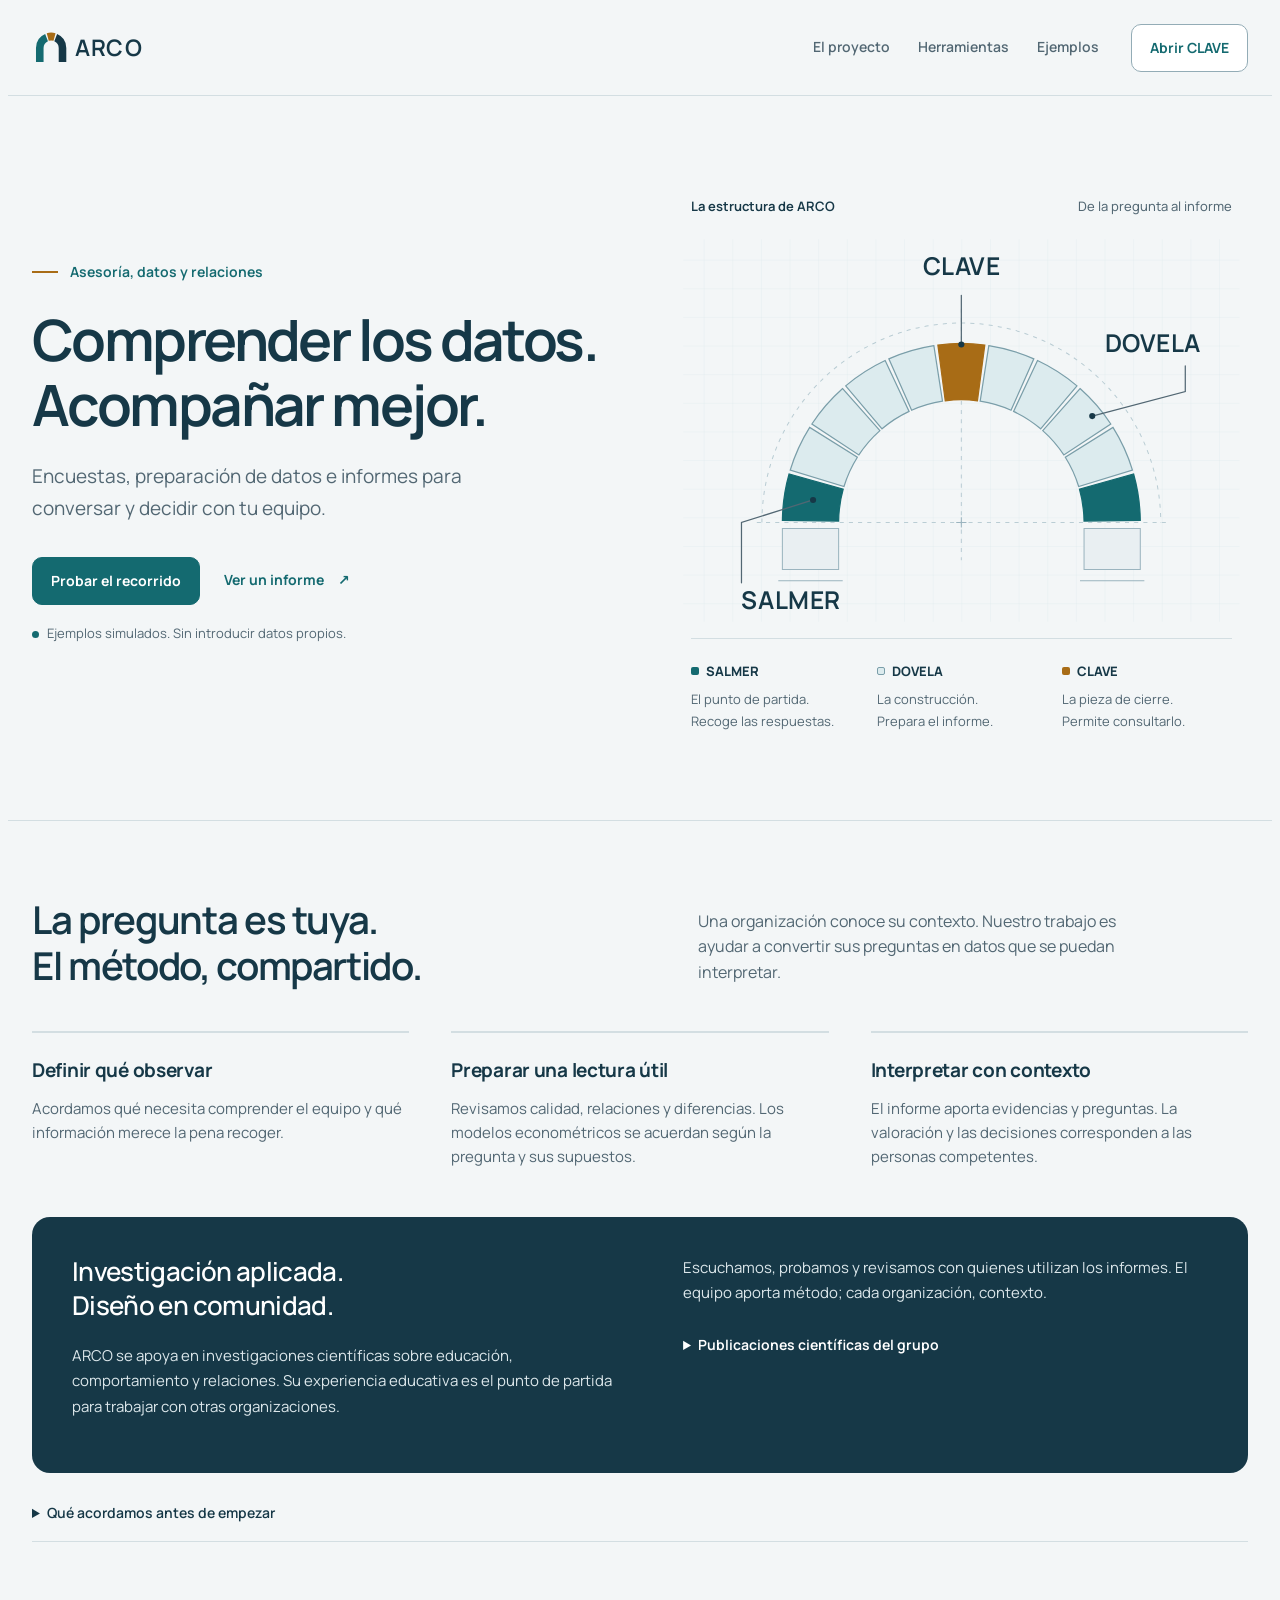
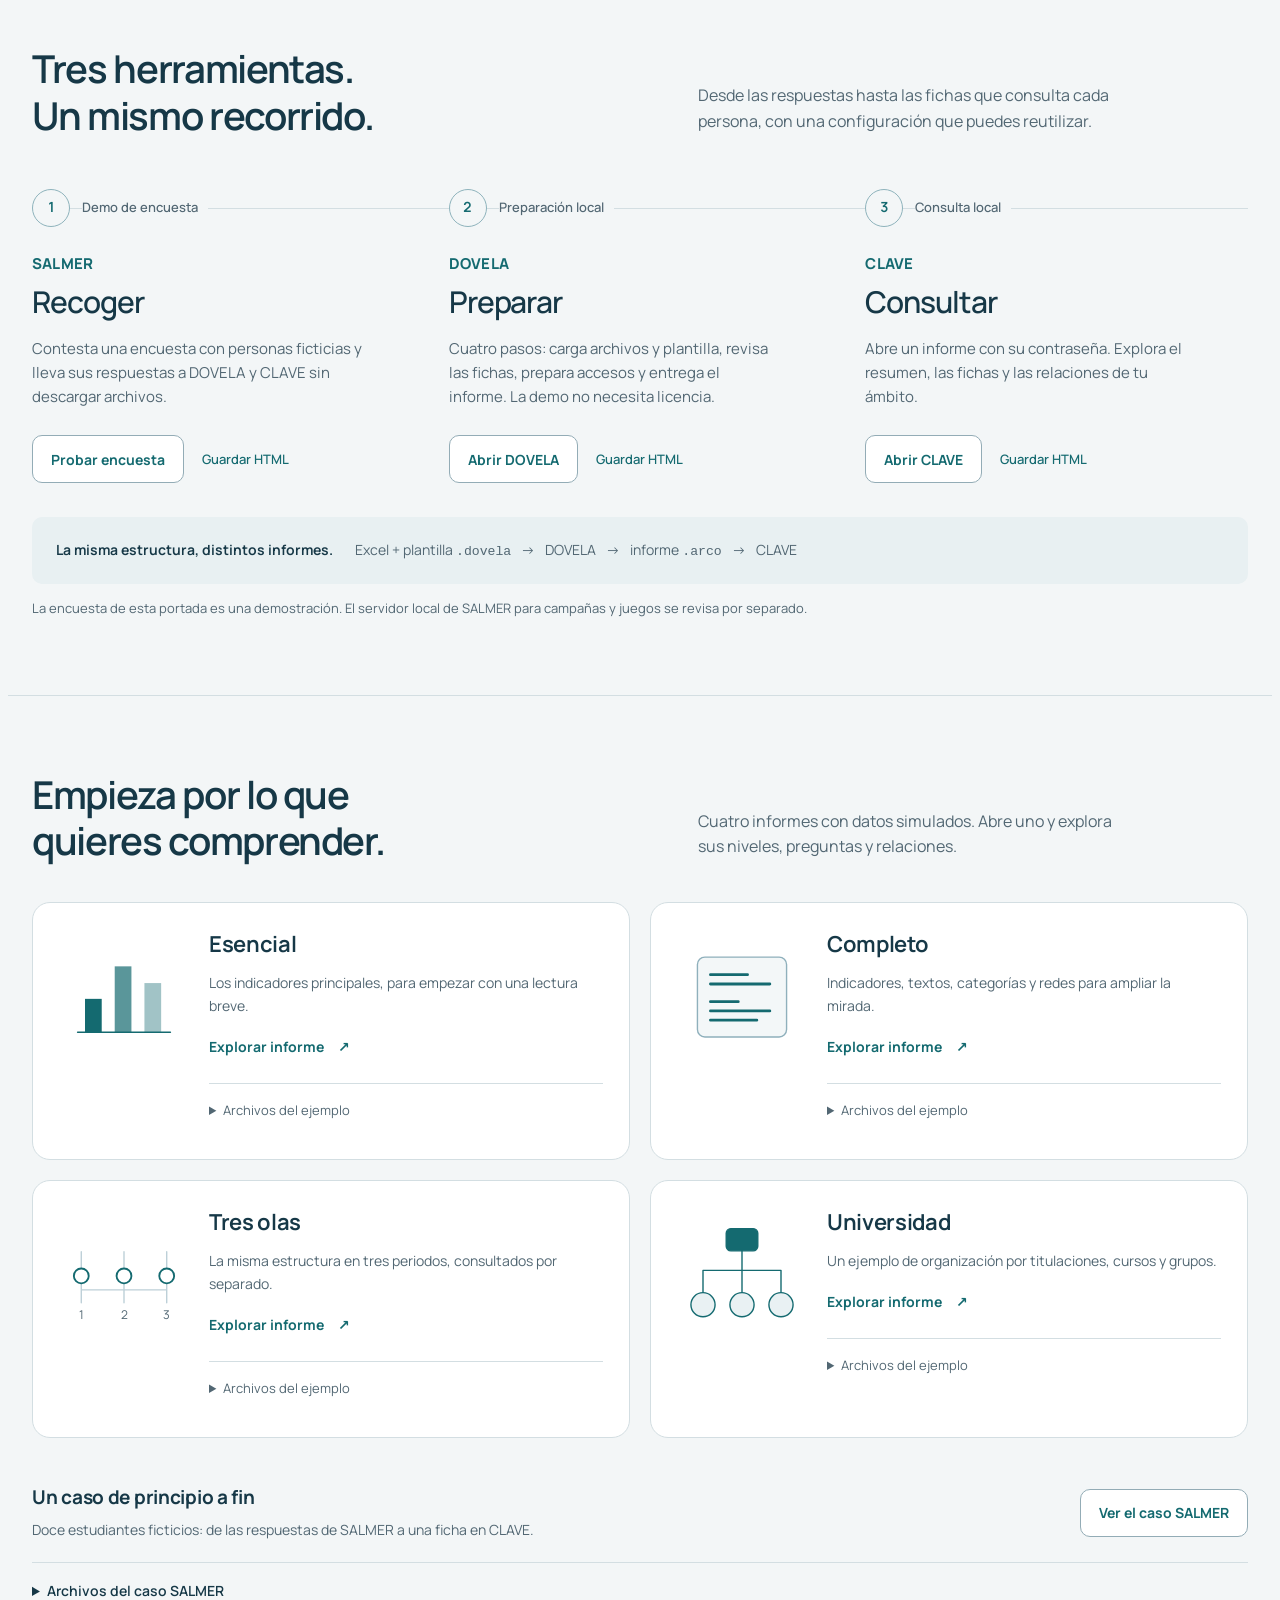
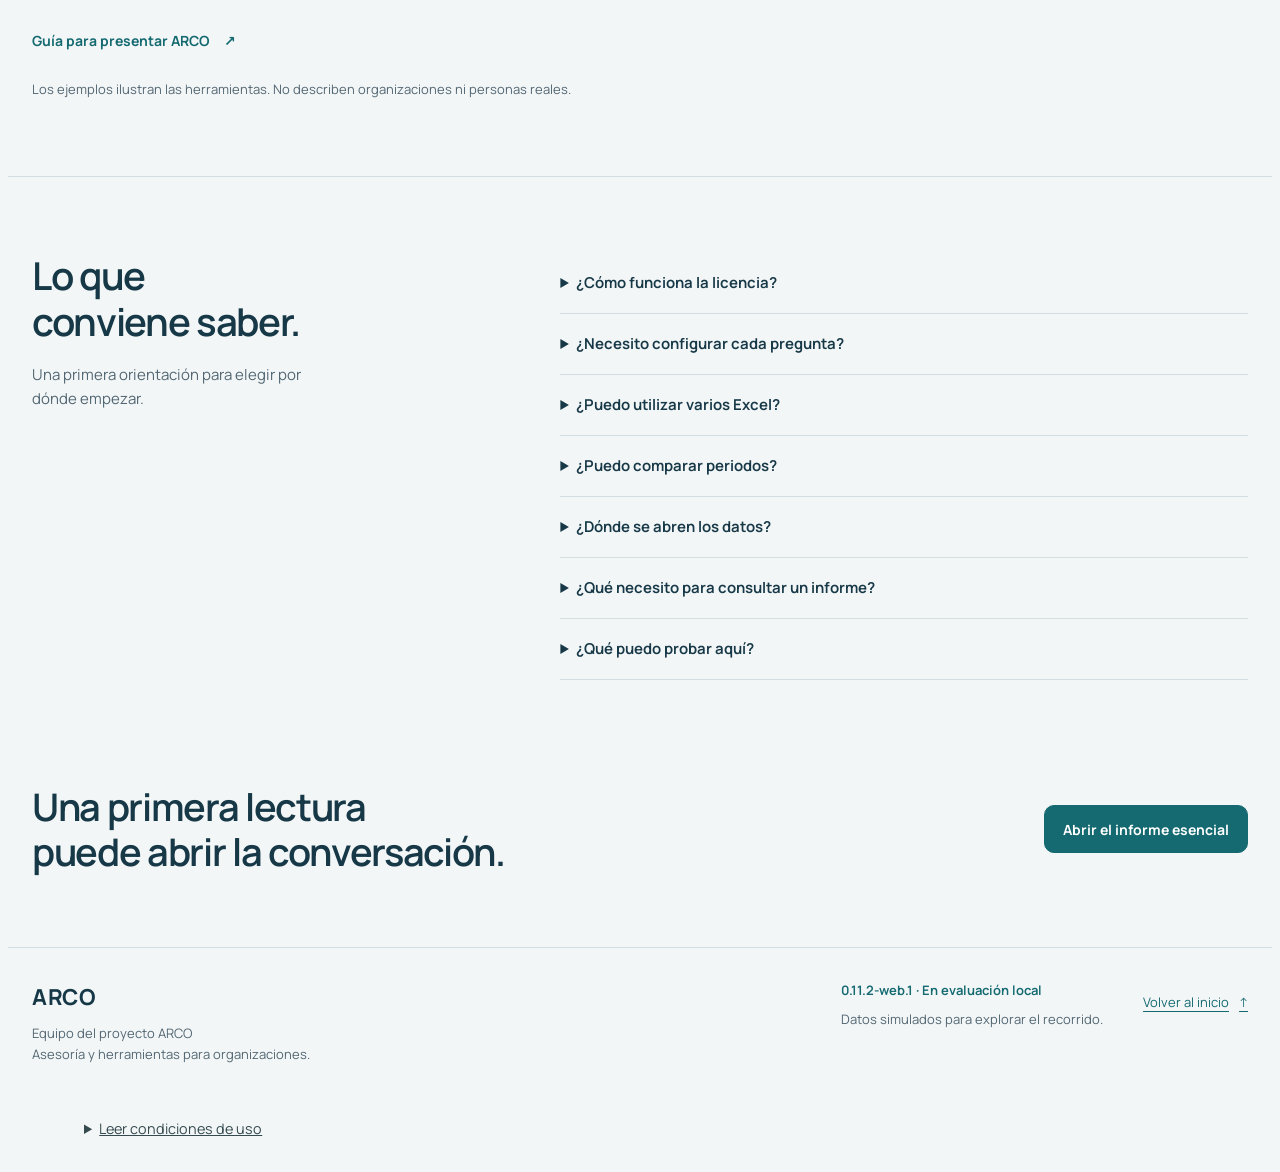
==== downloads/index.html @ 200a09da "Optimize ARCO web loading and refresh offline downloads" ====
<!doctype html>
<html lang="es">
<head><meta http-equiv="Content-Security-Policy" content="default-src 'none'; style-src 'unsafe-inline'; font-src data:; img-src data:; base-uri 'none'; form-action 'none'">
  <meta charset="utf-8">
  <meta name="viewport" content="width=device-width,initial-scale=1">
  <meta name="color-scheme" content="light">
  <meta name="theme-color" content="#F3F6F7">
  <meta name="referrer" content="no-referrer">
  <meta name="description" content="ARCO conecta encuestas, preparación de datos e informes para comprender una organización. Explora SALMER, DOVELA y CLAVE con ejemplos simulados.">
  <title>ARCO · Comprender los datos. Acompañar mejor.</title>
  <style>/* Manrope — bundled under SIL Open Font License 1.1.
Copyright 2018 The Manrope Project Authors (https://github.com/googlefonts/manrope)

This Font Software is licensed under the SIL Open Font License, Version 1.1.
This license is copied below, and is also available with a FAQ at:
http://scripts.sil.org/OFL


-----------------------------------------------------------
SIL OPEN FONT LICENSE Version 1.1 - 26 February 2007
-----------------------------------------------------------

PREAMBLE
The goals of the Open Font License (OFL) are to stimulate worldwide
development of collaborative font projects, to support the font creation
efforts of academic and linguistic communities, and to provide a free and
open framework in which fonts may be shared and improved in partnership
with others.

The OFL allows the licensed fonts to be used, studied, modified and
redistributed freely as long as they are not sold by themselves. The
fonts, including any derivative works, can be bundled, embedded, 
redistributed and/or sold with any software provided that any reserved
names are not used by derivative works. The fonts and derivatives,
however, cannot be released under any other type of license. The
requirement for fonts to remain under this license does not apply
to any document created using the fonts or their derivatives.

DEFINITIONS
"Font Software" refers to the set of files released by the Copyright
Holder(s) under this license and clearly marked as such. This may
include source files, build scripts and documentation.

"Reserved Font Name" refers to any names specified as such after the
copyright statement(s).

"Original Version" refers to the collection of Font Software components as
distributed by the Copyright Holder(s).

"Modified Version" refers to any derivative made by adding to, deleting,
or substituting -- in part or in whole -- any of the components of the
Original Version, by changing formats or by porting the Font Software to a
new environment.

"Author" refers to any designer, engineer, programmer, technical
writer or other person who contributed to the Font Software.

PERMISSION & CONDITIONS
Permission is hereby granted, free of charge, to any person obtaining
a copy of the Font Software, to use, study, copy, merge, embed, modify,
redistribute, and sell modified and unmodified copies of the Font
Software, subject to the following conditions:

1) Neither the Font Software nor any of its individual components,
in Original or Modified Versions, may be sold by itself.

2) Original or Modified Versions of the Font Software may be bundled,
redistributed and/or sold with any software, provided that each copy
contains the above copyright notice and this license. These can be
included either as stand-alone text files, human-readable headers or
in the appropriate machine-readable metadata fields within text or
binary files as long as those fields can be easily viewed by the user.

3) No Modified Version of the Font Software may use the Reserved Font
Name(s) unless explicit written permission is granted by the corresponding
Copyright Holder. This restriction only applies to the primary font name as
presented to the users.

4) The name(s) of the Copyright Holder(s) or the Author(s) of the Font
Software shall not be used to promote, endorse or advertise any
Modified Version, except to acknowledge the contribution(s) of the
Copyright Holder(s) and the Author(s) or with their explicit written
permission.

5) The Font Software, modified or unmodified, in part or in whole,
must be distributed entirely under this license, and must not be
distributed under any other license. The requirement for fonts to
remain under this license does not apply to any document created
using the Font Software.

TERMINATION
This license becomes null and void if any of the above conditions are
not met.

DISCLAIMER
THE FONT SOFTWARE IS PROVIDED "AS IS", WITHOUT WARRANTY OF ANY KIND,
EXPRESS OR IMPLIED, INCLUDING BUT NOT LIMITED TO ANY WARRANTIES OF
MERCHANTABILITY, FITNESS FOR A PARTICULAR PURPOSE AND NONINFRINGEMENT
OF COPYRIGHT, PATENT, TRADEMARK, OR OTHER RIGHT. IN NO EVENT SHALL THE
COPYRIGHT HOLDER BE LIABLE FOR ANY CLAIM, DAMAGES OR OTHER LIABILITY,
INCLUDING ANY GENERAL, SPECIAL, INDIRECT, INCIDENTAL, OR CONSEQUENTIAL
DAMAGES, WHETHER IN AN ACTION OF CONTRACT, TORT OR OTHERWISE, ARISING
FROM, OUT OF THE USE OR INABILITY TO USE THE FONT SOFTWARE OR FROM
OTHER DEALINGS IN THE FONT SOFTWARE.

*/
@font-face{font-family:Manrope;font-style:normal;font-weight:200 800;font-display:swap;src:url([data-uri]) format("woff2");}
/* ARCO · identidad estructural. Recursos locales, sin fuentes remotas. */
:root {
  --arco-ink: #163847;
  --arco-muted: #526773;
  --arco-primary: #146a70;
  --arco-primary-hover: #0d5259;
  --arco-soft: #e9f3f3;
  --arco-paper: #f3f6f7;
  --arco-white: #ffffff;
  --arco-line: #d3dee2;
  --arco-control-line: #758d98;
  --arco-coral: #a5363f;
  --arco-coral-soft: #fbefF0;
  --arco-gold: #a86c16;
  --arco-focus: #955e12;
  --arco-success: #23634e;
  --arco-success-soft: #eaf5ef;
  --arco-warning: #795409;
  --arco-warning-soft: #fff5df;
  --arco-radius-card: 18px;
  --arco-radius-control: 10px;
  --arco-radius-feature: 26px;
  --arco-shadow: 0 12px 36px rgb(22 56 71 / 7%);
  --arco-font: Manrope, "Segoe UI", system-ui, sans-serif;
  --arco-display: Manrope, "Segoe UI", system-ui, sans-serif;
  --arco-space-1: 4px;
  --arco-space-2: 8px;
  --arco-space-3: 12px;
  --arco-space-4: 16px;
  --arco-space-6: 24px;
  --arco-space-8: 32px;
  --arco-space-12: 48px;
  color-scheme: light;
}
html { -webkit-text-size-adjust: 100%; scroll-padding-block: 24px; }
body { font-family: var(--arco-font); font-synthesis: none; }
button,input,select,textarea { font-family: inherit; }
button,a,input,select,textarea,summary { -webkit-tap-highlight-color: rgb(20 106 112 / 12%); }
button,a,summary { touch-action: manipulation; }
:focus-visible { outline: 3px solid var(--arco-focus); outline-offset: 3px; }
button:disabled,input:disabled,select:disabled { cursor: not-allowed; }
button { transition: background-color .14s ease, border-color .14s ease, color .14s ease; }
input[type=checkbox],input[type=radio] { accent-color: var(--arco-primary); }
input[type=file]::file-selector-button { min-height: 36px; font: inherit; cursor: pointer; }
h1,h2,h3 { text-wrap: balance; }
table,.answer,.big { font-variant-numeric: tabular-nums; }
body .arco-terms summary { min-height: 44px; }
body .arco-terms :focus-visible { outline-color: var(--arco-focus); }
[hidden] { display: none !important; }
@media (prefers-reduced-motion: reduce) {
  *,*::before,*::after { animation: none !important; transition: none !important; scroll-behavior: auto !important; }
}
@media (forced-colors: active) {
  button,a,input,select,textarea,summary { forced-color-adjust: auto; }
  :focus-visible { outline: 3px solid Highlight; }
}

/* ARCO · portada. El sistema tipográfico y los tokens se incorporan al construir. */
:root {
  --ink: var(--arco-ink, #163847);
  --muted: var(--arco-muted, #526773);
  --teal: var(--arco-primary, #146A70);
  --paper: var(--arco-paper, #F3F6F7);
  --white: var(--arco-white, #FFFFFF);
  --line: var(--arco-line, #D3DEE2);
  --soft: var(--arco-soft, #E8F1F2);
  --gold: var(--arco-gold, #A86C16);
  font-family: var(--arco-font, Manrope, "Segoe UI", sans-serif);
  color: var(--ink);
  background: var(--paper);
  font-synthesis: none;
  line-height: 1.6;
  color-scheme: light;
}
* { box-sizing: border-box; }
body { margin: 0; }
html { scroll-behavior: smooth; }
a { color: var(--teal); text-underline-offset: 4px; }
a, summary { touch-action: manipulation; -webkit-tap-highlight-color: rgb(20 106 112 / 14%); }
:focus-visible { outline: 3px solid var(--arco-focus, #A86C16); outline-offset: 5px; }
svg { max-width: 100%; }
section[id], h2[id] { scroll-margin-top: 24px; }
h1, h2, h3, p { margin-top: 0; }
h1, h2, h3 { text-wrap: balance; }
p { max-width: 70ch; }
.wrap { max-width: 1264px; margin-inline: auto; padding-inline: 24px; }
.skip { position: absolute; top: -100px; left: 16px; background: white; padding: 12px 16px; z-index: 10; border-radius: 8px; }
.skip:focus { top: 12px; }
.sr-only { position: absolute; width: 1px; height: 1px; padding: 0; margin: -1px; overflow: hidden; clip: rect(0,0,0,0); white-space: nowrap; border: 0; }
.site-header { display: flex; align-items: center; gap: 32px; min-height: 96px; padding-block: 20px; border-bottom: 1px solid var(--line); }
.logo { display: inline-flex; align-items: center; min-height: 44px; flex: none; }
.logo svg { width: 126px; height: 40px; }
.site-header nav { display: flex; gap: 28px; margin-left: auto; flex-wrap: wrap; }
.site-header nav a { display: inline-flex; align-items: center; min-height: 44px; font-size: 14px; font-weight: 600; text-decoration: none; color: var(--muted); }
.site-header nav a:hover { color: var(--teal); text-decoration: underline; }
.button { display: inline-flex; align-items: center; justify-content: center; gap: 12px; min-height: 48px; border: 1px solid #93ACB6; border-radius: var(--arco-radius-control, 10px); padding: 11px 18px; background: var(--white); color: var(--teal); font-size: 14px; font-weight: 700; line-height: 1.5; text-decoration: none; transition: background-color 150ms, border-color 150ms; }
.button:hover { background: var(--soft); border-color: var(--teal); }
.button.primary { background: var(--teal); border-color: var(--teal); color: white; }
.button.primary:hover { background: var(--arco-primary-hover, #0D5259); border-color: var(--arco-primary-hover, #0D5259); }
.text-link { display: inline-flex; align-items: center; gap: 14px; min-height: 44px; font-size: 14px; font-weight: 700; text-decoration: none; }
.text-link:hover { text-decoration: underline; }
.button, .text-link { max-width: 100%; min-width: 0; overflow-wrap: anywhere; }
.hero { display: grid; grid-template-columns: 1.05fr 1fr; gap: 42px; align-items: center; padding-block: 76px 88px; }
.hero-copy, .hero-visual { min-width: 0; }
.hero-context { display: flex; gap: 12px; align-items: center; color: var(--teal); font-size: 14px; font-weight: 650; margin-bottom: 24px; }
.hero-context::before { content: ""; width: 26px; height: 2px; background: var(--gold); flex: none; }
h1 { font-size: clamp(42px, 4.45vw, 62px); line-height: 1.13; font-weight: 650; letter-spacing: -.045em; margin-bottom: 24px; }
.lead { color: var(--muted); font-size: clamp(17px, 1.5vw, 19px); line-height: 1.7; max-width: 460px; margin-bottom: 0; }
.actions { display: flex; gap: 24px; align-items: center; flex-wrap: wrap; margin-top: 32px; }
.micro { display: flex; align-items: baseline; gap: 8px; color: var(--muted); font-size: 13px; margin: 18px 0 0; }
.sample-dot { width: 7px; height: 7px; border-radius: 50%; background: var(--teal); flex: none; }
.architecture-visual { margin: 0; border-radius: 26px; padding: 24px 0 0; }
.visual-top { display: flex; align-items: baseline; justify-content: space-between; gap: 12px; padding: 0 16px 10px; font-size: 13px; font-weight: 650; }
.drawing-tag { font-size: 13px; color: var(--muted); font-weight: 450; }
.architecture-svg { display: block; width: 100%; height: auto; margin-top: 4px; overflow: visible; }
.architecture-legend { display: grid; grid-template-columns: repeat(3,minmax(0,1fr)); gap: 16px; margin: 8px 16px 0; padding-top: 22px; border-top: 1px solid var(--line); }
.architecture-legend>div { min-width: 0; }
.architecture-legend dt { display: flex; align-items: center; gap: 7px; font-size: 13px; font-weight: 750; margin-bottom: 8px; }
.architecture-legend dd { font-size: 13px; color: var(--muted); margin: 0; line-height: 1.65; }
.legend-dot { display: inline-block; width: 8px; height: 8px; border-radius: 2px; flex: none; }
.salmer-dot { background: var(--teal); }
.dovela-dot { background: #DCEBEE; border: 1px solid #7A9EA9; }
.clave-dot { background: var(--gold); }
.section { padding-block: 76px; }
.section-heading { display: grid; grid-template-columns: 1.1fr 1fr; gap: 60px; align-items: end; margin-bottom: 38px; }
h2 { font-size: clamp(29px, 3vw, 42px); line-height: 1.2; font-weight: 620; letter-spacing: -.035em; margin-bottom: 0; }
.section-heading>p { max-width: 440px; color: var(--muted); font-size: 16px; margin-bottom: 4px; }
h3 { font-size: 19px; line-height: 1.45; font-weight: 700; letter-spacing: -.015em; }
.service-section { border-top: 1px solid var(--line); }
.service-grid { display: grid; grid-template-columns: repeat(3,minmax(0,1fr)); gap: 42px; padding-top: 4px; }
.service-grid article { border-top: 2px solid var(--line); padding-top: 24px; min-width: 0; }
.service-grid h3 { margin-bottom: 12px; }
.service-grid p { color: var(--muted); font-size: 15px; margin-bottom: 0; }
.service-experience { display: grid; grid-template-columns: 1.05fr 1fr; gap: 60px; background: var(--ink); color: var(--white); padding: 38px 40px; margin-top: 48px; border-radius: 18px; }
.service-experience h3 { font-size: 26px; font-weight: 550; margin-bottom: 20px; line-height: 1.3; letter-spacing: -.025em; }
.service-experience p { color: #DCE7EB; font-size: 15px; line-height: 1.7; margin-bottom: 16px; }
.service-experience a { color: white; }
.service-experience :focus-visible { outline-color: #F0CA88; }
.research-publications summary { min-height: 48px; padding-block: 12px; cursor: pointer; font-size: 14px; font-weight: 650; color: white; }
.research-publications ul { list-style: none; padding: 0; margin: 8px 0 0; display: grid; gap: 18px; }
.research-publications li { font-size: 14px; line-height: 1.6; overflow-wrap: anywhere; }
.research-publications li span { display: block; font-size: 13px; color: #C5D7DF; margin-top: 4px; }
.service-detail { border-bottom: 1px solid var(--line); margin-top: 12px; }
.service-detail summary, .example-files summary { cursor: pointer; padding-block: 17px; font-size: 14px; font-weight: 600; min-height: 52px; }
.service-detail p { color: var(--muted); font-size: 15px; max-width: 800px; }
.tools-section { padding-top: 28px; }
.tool-grid { display: grid; grid-template-columns: repeat(3,minmax(0,1fr)); column-gap: 34px; padding-top: 12px; }
.tool-card { display: flex; flex-direction: column; min-width: 0; position: relative; }
.tool-card::before { content: ""; height: 1px; position: absolute; top: 19px; left: 38px; right: -34px; background: var(--line); z-index: 0; }
.tool-card:last-child::before { right: 0; }
.tool-top { display: flex; gap: 12px; align-items: center; margin-bottom: 26px; z-index: 1; }
.tool-symbol { display: inline-flex; align-items: center; justify-content: center; width: 38px; height: 38px; border-radius: 50%; color: var(--teal); background: var(--paper); border: 1px solid #8EB3BC; font-variant-numeric: tabular-nums; font-weight: 650; font-size: 14px; flex: none; }
.status { font-size: 13px; font-weight: 550; line-height: 1.5; background: var(--paper); color: var(--muted); padding: 4px 10px 4px 0; }
.tool-card h3 { font-size: 15px; font-weight: 750; letter-spacing: .015em; color: var(--teal); margin-bottom: 8px; }
.tool-purpose { font-size: 30px; font-weight: 550; letter-spacing: -.035em; line-height: 1.3; margin-bottom: 16px; }
.tool-card>p:not(.tool-purpose) { color: var(--muted); font-size: 15px; margin-bottom: 26px; max-width: 330px; }
.tool-actions { display: flex; flex-wrap: wrap; align-items: center; gap: 8px 18px; margin-top: auto; }
.tool-actions .text-link { font-size: 13px; font-weight: 550; }
.workflow-note { display: flex; gap: 8px 22px; flex-wrap: wrap; padding: 20px 24px; background: #E8F0F2; border-radius: 10px; margin-top: 34px; font-size: 14px; line-height: 1.8; }
.workflow-note strong { font-weight: 650; }
.workflow-note>span { color: var(--muted); }
.workflow-note>span>span { padding-inline: 7px; }
.tools-note, .examples-note { font-size: 13px; color: var(--muted); line-height: 1.6; margin: 14px 0 0; max-width: 850px; }
code { font-family: ui-monospace, Consolas, monospace; font-size: .94em; overflow-wrap: anywhere; }
.examples-section { border-top: 1px solid var(--line); }
.example-grid { display: grid; grid-template-columns: repeat(2,minmax(0,1fr)); gap: 20px; }
.example-card { display: grid; grid-template-columns: 130px minmax(0,1fr); gap: 20px; background: var(--white); border: 1px solid var(--line); border-radius: 18px; padding: 26px; min-width: 0; }
.example-art { display: flex; align-items: flex-start; justify-content: center; padding-top: 8px; }
.example-art svg { width: 140px; height: 120px; color: var(--teal); fill: #DDECEF; stroke: var(--teal); stroke-width: 1.5; stroke-linecap: round; }
.example-art path { fill: none; }
.example-art text { fill: var(--muted); stroke: none; font: 13px Manrope,"Segoe UI",sans-serif; text-anchor: middle; }
.essential svg rect { stroke: none; fill: var(--teal); }
.essential svg rect:nth-child(3) { opacity: .7; }
.essential svg rect:nth-child(4) { opacity: .4; }
.complete svg rect { fill: #F3F7F8; stroke: #8FB0BC; }
.complete svg path { stroke: var(--teal); stroke-width: 3; }
.waves svg path { stroke: #BDD0D8; }
.waves svg circle { fill: var(--white); stroke-width: 2; }
.university svg rect { fill: var(--teal); }
.university svg circle { fill: #E9F1F3; }
.example-body { min-width: 0; }
.example-body h3 { font-size: 22px; font-weight: 650; margin: 0 0 10px; }
.example-body p { font-size: 14px; color: var(--muted); margin-bottom: 8px; line-height: 1.65; }
.example-body details { border-top: 1px solid var(--line); margin-top: 14px; padding-top: 4px; }
.example-body summary { min-height: 44px; padding-block: 12px; color: var(--muted); font-size: 13px; cursor: pointer; }
.example-body details a { display: block; min-height: 44px; padding: 10px 0; font-size: 13px; overflow-wrap: anywhere; }
.example-body details p { margin-top: 10px; }
.salmer-case { display: flex; align-items: center; justify-content: space-between; gap: 28px; padding: 28px 0 20px; margin-top: 18px; border-bottom: 1px solid var(--line); }
.salmer-case h3 { font-size: 19px; margin-bottom: 8px; }
.salmer-case p { color: var(--muted); font-size: 14px; margin-bottom: 0; }
.salmer-case>.button { flex: none; }
.example-files { font-size: 13px; }
.example-files p { color: var(--muted); margin-top: 8px; }
.file-links { display: flex; gap: 12px 24px; flex-wrap: wrap; }
.file-links a { min-height: 44px; display: inline-flex; align-items: center; }
.faq-section { display: grid; grid-template-columns: .8fr 1.2fr; gap: 70px; border-top: 1px solid var(--line); }
.faq-section h2 { max-width: 320px; }
.faq-intro { color: var(--muted); font-size: 15px; max-width: 300px; margin-top: 18px; }
.faq details { border-bottom: 1px solid var(--line); }
.faq summary { cursor: pointer; min-height: 56px; padding-block: 18px; font-size: 15px; font-weight: 650; }
.faq details p { color: var(--muted); font-size: 14px; line-height: 1.7; margin: 0 0 20px; }
.closing { display: flex; justify-content: space-between; align-items: center; gap: 32px; padding-block: 28px 72px; }
.closing h2 { font-size: clamp(26px, 3vw, 38px); }
.closing .button { flex: none; }
.site-footer { display: flex; align-items: flex-start; gap: 40px; border-top: 1px solid var(--line); padding-block: 32px; }
.site-footer strong { font-size: 22px; font-weight: 750; letter-spacing: .025em; }
.site-footer p { font-size: 13px; color: var(--muted); margin: 8px 0 0; }
.site-footer>div:nth-child(2) { margin-left: auto; }
.site-footer>a { font-size: 13px; display: inline-flex; gap: 10px; align-items: center; min-height: 44px; }
.edition { display: block; font-size: 13px; color: var(--teal); font-weight: 650; }
@media (max-width:1000px) {
  .wrap { padding-inline: 24px; }
  .hero { gap: 24px; padding-block: 52px 64px; }
  h1 { font-size: clamp(38px,4.8vw,48px); }
  .hero-context { font-size: 13px; }
  .architecture-visual { padding-top: 10px; }
  .visual-top { flex-wrap: wrap; gap: 3px 10px; }
  .architecture-legend { gap: 10px; margin-inline: 8px; }
  .architecture-legend dt { font-size: 13px; }
  .architecture-legend dd { font-size: 13px; }
  .section-heading { gap: 36px; }
  .service-grid { gap: 26px; }
  .service-experience { gap: 36px; padding: 32px; }
  .tool-grid { column-gap: 24px; }
  .tool-card::before { right: -24px; }
  .tool-actions { align-items: flex-start; }
  .example-card { grid-template-columns: 90px minmax(0,1fr); gap: 16px; padding: 22px; }
  .example-art svg { height: 100px; }
  .faq-section { gap: 40px; }
}
@media (max-width:760px) {
  .site-header { flex-wrap: wrap; gap: 14px 20px; min-height: 80px; padding-block: 16px; }
  .site-header nav { order: 3; flex-basis: 100%; margin-left: 0; gap: 24px; }
  .site-header nav a { min-height: 44px; }
  .header-action { margin-left: auto; }
  .hero { grid-template-columns: 1fr; gap: 36px; padding-block: 44px 56px; }
  .hero-copy { max-width: 620px; }
  h1 { max-width: 600px; font-size: clamp(39px,7.5vw,58px); }
  .hero-context { margin-bottom: 18px; }
  .lead { max-width: 500px; }
  .actions { margin-top: 24px; }
  .architecture-visual { max-width: 560px; width: 100%; justify-self: center; padding-top: 0; }
  .architecture-legend { margin-inline: 16px; gap: 18px; }
  .architecture-legend dt, .architecture-legend dd { font-size: 13px; }
  .section { padding-block: 48px; }
  .section-heading { grid-template-columns: 1fr; gap: 18px; margin-bottom: 30px; }
  .section-heading>p { margin-bottom: 0; max-width: 620px; }
  .service-grid { grid-template-columns: 1fr; gap: 24px; }
  .service-grid article { padding-top: 18px; }
  .service-grid h3 { margin-bottom: 8px; }
  .service-experience { grid-template-columns: 1fr; gap: 12px; padding: 28px; margin-top: 32px; }
  .service-experience h3 { font-size: 25px; }
  .tools-section { padding-top: 8px; }
  .tool-grid { grid-template-columns: 1fr; gap: 32px; padding-top: 0; }
  .tool-card { padding-left: 58px; }
  .tool-top { margin-bottom: 12px; }
  .tool-symbol { position: absolute; left: 0; top: 0; }
  .tool-card::before { top: 40px; left: 18px; right: auto; bottom: -30px; height: auto; width: 1px; }
  .tool-card:last-child::before { display: none; }
  .tool-card h3 { margin-bottom: 4px; }
  .tool-purpose { font-size: 28px; margin-bottom: 10px; }
  .tool-card>p:not(.tool-purpose) { max-width: 540px; margin-bottom: 16px; }
  .tool-actions { margin-top: 0; }
  .workflow-note { padding: 18px; margin-top: 28px; }
  .example-grid { grid-template-columns: 1fr; gap: 16px; }
  .example-card { grid-template-columns: 104px minmax(0,1fr); gap: 20px; padding: 24px; }
  .example-art svg { height: 112px; }
  .salmer-case { flex-wrap: wrap; align-items: flex-start; gap: 18px; }
  .faq-section { grid-template-columns: 1fr; gap: 20px; }
  .faq-section h2 { max-width: none; }
  .faq-intro { max-width: none; margin-bottom: 0; }
  .closing { flex-wrap: wrap; padding-block: 12px 48px; gap: 24px; }
  .site-footer { flex-wrap: wrap; gap: 24px 40px; }
  .site-footer>div:nth-child(2) { margin-left: 0; }
  .site-footer>a { margin-right: auto; }
}
@media (max-width:430px) {
  .wrap { padding-inline: 18px; }
  .site-header { gap: 10px 14px; }
  .logo svg { width: 114px; height: 36px; }
  .header-action { min-height: 44px; padding-inline: 12px; font-size: 13px; }
  .site-header nav { gap: 18px; }
  .site-header nav a { font-size: 13px; }
  .hero { padding-top: 36px; }
  h1 { font-size: clamp(36px,10.1vw,43px); letter-spacing: -.045em; line-height: 1.14; }
  .lead { font-size: 17px; }
  .actions { gap: 10px 20px; }
  .micro { font-size: 13px; line-height: 1.7; }
  .visual-top { padding-inline: 4px; }
  .drawing-tag { font-size: 13px; }
  .architecture-legend { margin-inline: 4px; gap: 12px; padding-top: 16px; }
  .architecture-legend dt { font-size: 13px; gap: 5px; }
  .architecture-legend dd { font-size: 13px; }
  .architecture-legend dd br { display: none; }
  .service-experience { padding: 24px; }
  .example-card { grid-template-columns: 66px minmax(0,1fr); gap: 16px; padding: 20px 16px; }
  .example-art { padding-top: 3px; }
  .example-art svg { height: 90px; }
  .example-body h3 { font-size: 21px; }
  .example-body p { font-size: 14px; }
  .example-body .text-link { font-size: 13px; }
  .salmer-case .button { width: 100%; }
  .tool-card { padding-left: 52px; }
  .workflow-note>span>span { padding-inline: 2px; }
}
@media (prefers-reduced-motion:reduce) {
  html { scroll-behavior: auto; }
  *, *::before, *::after { transition: none !important; }
}
</style>
<style>.arco-terms{font-size:.9rem;line-height:1.55;color:#354b50;max-width:100%;overflow-wrap:anywhere;margin:.8rem 0}.arco-terms summary{cursor:pointer;min-height:36px;display:list-item;padding:.35rem 0;text-decoration:underline}.arco-terms-check{display:flex!important;align-items:flex-start;gap:.6rem;min-height:44px;font-weight:400!important;margin:.65rem 0}.arco-terms-check input{width:20px!important;min-width:20px;height:20px!important;flex:0 0 20px;margin:.25rem 0 0!important;accent-color:#17666c}.arco-terms h3{font-size:1rem;margin:1rem 0 .2rem}.arco-terms p{margin:.35rem 0 .7rem}.arco-terms :focus-visible{outline:3px solid #17666c;outline-offset:3px}.arco-terms-note{font-size:.85rem;color:#41595c}.arco-terms-box{background:#f4f7f7;border:1px solid #d5e0df;border-radius:12px;padding:.8rem}.arco-terms a{color:#15545b;text-decoration:underline}.pdf-actions .arco-terms{max-width:34rem}</style></head>
<body>
  <a class="skip" href="#contenido">Ir al contenido</a>
  <header class="site-header wrap">
    <a class="logo" href="#inicio" aria-label="ARCO · Inicio"><svg xmlns="http://www.w3.org/2000/svg" viewBox="0 0 316 96" role="img" aria-labelledby="title desc">
  <title id="title">ARCO</title>
  <desc id="desc">Identidad de ARCO, asesoría y herramientas para organizaciones.</desc>
  <path fill="#146A70" d="M10 83V48a38 38 0 0 1 23-35l7 18a19 19 0 0 0-11 17v35z"/>
  <path fill="#A86C16" d="M37 11a38 38 0 0 1 22 0l-5 19a19 19 0 0 0-12 0z"/>
  <path fill="#163847" d="M63 13a38 38 0 0 1 23 35v35H67V48a19 19 0 0 0-11-17z"/>
  <text x="108" y="69" fill="#163847" font-family="Manrope,'Segoe UI',sans-serif" font-size="57" font-weight="650" letter-spacing="3">ARCO</text>
</svg>
</a>
    <nav aria-label="Principal"><a href="#proyecto">El proyecto</a><a href="#herramientas">Herramientas</a><a href="#ejemplos">Ejemplos</a></nav>
    <a class="button header-action" href="CLAVE.html">Abrir CLAVE</a>
  </header>
  <main id="contenido" tabindex="-1">
    <section class="hero wrap" id="inicio" aria-labelledby="hero-title">
      <div class="hero-copy">
        <p class="hero-context">Asesoría, datos y relaciones</p>
        <h1 id="hero-title">Comprender los datos.<br>Acompañar mejor.</h1>
        <p class="lead">Encuestas, preparación de datos e informes para conversar y decidir con tu equipo.</p>
        <div class="actions"><a class="button primary" href="DEMO.html">Probar el recorrido</a><a class="text-link" href="#ejemplos">Ver un informe <span aria-hidden="true">↗</span></a></div>
        <p class="micro"><span class="sample-dot" aria-hidden="true"></span> Ejemplos simulados. Sin introducir datos propios.</p>
      </div>
      <figure class="hero-visual architecture-visual" aria-labelledby="architecture-caption">
        <div class="visual-top"><span>La estructura de ARCO</span><span class="drawing-tag">De la pregunta al informe</span></div>
        <svg xmlns="http://www.w3.org/2000/svg" class="architecture-svg" viewBox="0 0 560 390" role="img" aria-labelledby="arch-title arch-desc">
          <title id="arch-title">La estructura de ARCO</title>
          <desc id="arch-desc">El salmer es la pieza de arranque, en la base del arco. Las dovelas intermedias lo construyen. La clave es la pieza central superior que lo cierra. El dibujo relaciona estos elementos con las tres herramientas de ARCO.</desc>
          <defs><pattern id="arch-grid" width="28" height="28" patternUnits="userSpaceOnUse"><path d="M28 0H0V28" fill="none" stroke="#DCE6EA" stroke-width=".6"/></pattern></defs>
          <rect x="8" y="8" width="544" height="374" rx="10" fill="url(#arch-grid)"/>
          <g fill="none" stroke="#BACDD4" stroke-width="1" stroke-dasharray="4 5"><path d="M280 76V322M80 285H480"/><path d="M85 285a195 195 0 0 1 390 0"/></g>
          <g fill="#E9EFF2" stroke="#9BB4BF" stroke-width="1"><path d="M105 291h55v40h-55zM400 291h55v40h-55z"/></g>
          <path fill="#146A70" stroke="#146A70" stroke-width="1.2" d="M105.01 283.01 A175 175 0 0 1 111.54 237.60 L164.48 252.50 A120 120 0 0 0 160.01 283.64 Z"/>
          <path fill="#DCEBEE" stroke="#7A9EA9" stroke-width="1.2" d="M112.66 233.80 A175 175 0 0 1 131.72 192.06 L178.32 221.27 A120 120 0 0 0 165.25 249.89 Z"/>
          <path fill="#DCEBEE" stroke="#7A9EA9" stroke-width="1.2" d="M133.86 188.72 A175 175 0 0 1 163.91 154.05 L200.39 195.21 A120 120 0 0 0 179.79 218.98 Z"/>
          <path fill="#DCEBEE" stroke="#7A9EA9" stroke-width="1.2" d="M166.91 151.45 A175 175 0 0 1 205.50 126.65 L228.92 176.42 A120 120 0 0 0 202.45 193.42 Z"/>
          <path fill="#DCEBEE" stroke="#7A9EA9" stroke-width="1.2" d="M209.11 125.00 A175 175 0 0 1 253.13 112.07 L261.58 166.42 A120 120 0 0 0 231.39 175.29 Z"/>
          <path fill="#A86C16" stroke="#A86C16" stroke-width="1.2" d="M257.06 111.51 A175 175 0 0 1 302.94 111.51 L295.73 166.04 A120 120 0 0 0 264.27 166.04 Z"/>
          <path fill="#DCEBEE" stroke="#7A9EA9" stroke-width="1.2" d="M306.87 112.07 A175 175 0 0 1 350.89 125.00 L328.61 175.29 A120 120 0 0 0 298.42 166.42 Z"/>
          <path fill="#DCEBEE" stroke="#7A9EA9" stroke-width="1.2" d="M354.50 126.65 A175 175 0 0 1 393.09 151.45 L357.55 193.42 A120 120 0 0 0 331.08 176.42 Z"/>
          <path fill="#DCEBEE" stroke="#7A9EA9" stroke-width="1.2" d="M396.09 154.05 A175 175 0 0 1 426.14 188.72 L380.21 218.98 A120 120 0 0 0 359.61 195.21 Z"/>
          <path fill="#DCEBEE" stroke="#7A9EA9" stroke-width="1.2" d="M428.28 192.06 A175 175 0 0 1 447.34 233.80 L394.75 249.89 A120 120 0 0 0 381.68 221.27 Z"/>
          <path fill="#146A70" stroke="#146A70" stroke-width="1.2" d="M448.46 237.60 A175 175 0 0 1 454.99 283.01 L399.99 283.64 A120 120 0 0 0 395.52 252.50 Z"/>
          <g fill="none" stroke="#526773" stroke-width="1.2" stroke-linecap="round"><path d="M280 111V63"/><path d="M135 263 65 285V344"/><path d="m408 181 91-24v-25"/></g>
          <g fill="#163847"><circle cx="280" cy="111" r="3"/><circle cx="135" cy="263" r="3"/><circle cx="408" cy="181" r="3"/></g>
          <g font-family="Manrope,'Segoe UI',sans-serif" font-size="24" font-weight="650" letter-spacing=".5" fill="#163847"><text x="280" y="43" text-anchor="middle">CLAVE</text><text x="65" y="370" text-anchor="start">SALMER</text><text x="514" y="118" text-anchor="end">DOVELA</text></g>
          <g fill="none" stroke="#9BB4BF" stroke-width="1"><path d="M101 342h63M396 342h63M275 285h10M280 280v10"/></g>
        </svg>
        <figcaption id="architecture-caption" class="sr-only">Tres piezas para un mismo recorrido: recoger, preparar y consultar.</figcaption>
        <dl class="architecture-legend">
          <div><dt><span class="legend-dot salmer-dot" aria-hidden="true"></span>SALMER</dt><dd>El punto de partida.<br>Recoge las respuestas.</dd></div>
          <div><dt><span class="legend-dot dovela-dot" aria-hidden="true"></span>DOVELA</dt><dd>La construcción.<br>Prepara el informe.</dd></div>
          <div><dt><span class="legend-dot clave-dot" aria-hidden="true"></span>CLAVE</dt><dd>La pieza de cierre.<br>Permite consultarlo.</dd></div>
        </dl>
      </figure>
    </section>

    <section class="wrap section service-section" id="proyecto" aria-labelledby="service-title">
      <div class="section-heading" id="asesoria"><h2 id="service-title">La pregunta es tuya.<br>El método, compartido.</h2><p>Una organización conoce su contexto. Nuestro trabajo es ayudar a convertir sus preguntas en datos que se puedan interpretar.</p></div>
      <div class="service-grid">
        <article><h3>Definir qué observar</h3><p>Acordamos qué necesita comprender el equipo y qué información merece la pena recoger.</p></article>
        <article><h3>Preparar una lectura útil</h3><p>Revisamos calidad, relaciones y diferencias. Los modelos econométricos se acuerdan según la pregunta y sus supuestos.</p></article>
        <article><h3>Interpretar con contexto</h3><p>El informe aporta evidencias y preguntas. La valoración y las decisiones corresponden a las personas competentes.</p></article>
      </div>
      <div class="service-experience">
        <div class="experience-intro"><h3>Investigación aplicada.<br>Diseño en comunidad.</h3><p>ARCO se apoya en investigaciones científicas sobre educación, comportamiento y relaciones. Su experiencia educativa es el punto de partida para trabajar con otras organizaciones.</p></div>
        <div class="experience-detail"><p>Escuchamos, probamos y revisamos con quienes utilizan los informes. El equipo aporta método; cada organización, contexto.</p>
          <details class="research-publications"><summary>Publicaciones científicas del grupo</summary><ul>
            <li><a href="https://loyolabehlab.org/publications/teenslab-dataset-economic-preferences-and-cognitive-abilities-among-teenagers-2/">Economic preferences and cognitive abilities among teenagers in Spain</a><span>Scientific Data · 2025</span></li>
            <li><a href="https://loyolabehlab.org/publications/the-baking-of-preferences-throughout-high-school-3/">The baking of preferences throughout high school</a><span>Journal of Behavioral and Experimental Economics · 2025</span></li>
            <li><a href="https://loyolabehlab.org/publications/triadic-influence-as-a-proxy-for-compatibility-in-social-relationships/">Triadic influence as a proxy for compatibility in social relationships</a><span>PNAS · 2023</span></li>
            <li><a href="https://loyolabehlab.org/publications/stability-of-the-personal-relationship-networks-in-a-longitudinal-study-of-middle-school-students/">Stability of the personal relationship networks in a longitudinal study of middle school students</a><span>Scientific Reports · 2023</span></li>
          </ul></details>
        </div>
      </div>
      <details class="service-detail"><summary>Qué acordamos antes de empezar</summary><p>Pregunta, participantes, datos, entregas, calendario y responsabilidades. La asesoría define ese alcance con tu organización.</p><p>La aplicación consulta indicadores preparados. Los modelos econométricos y la evaluación de efectos requieren un diseño específico; no son conclusiones automáticas del informe.</p></details>
    </section>

    <section class="wrap section tools-section" id="herramientas" aria-labelledby="tools-title">
      <div class="section-heading"><h2 id="tools-title">Tres herramientas.<br>Un mismo recorrido.</h2><p>Desde las respuestas hasta las fichas que consulta cada persona, con una configuración que puedes reutilizar.</p></div>
      <div class="tool-grid">
        <article class="tool-card"><div class="tool-top"><span class="tool-symbol" aria-label="Paso 1">1</span><span class="status">Demo de encuesta</span></div><h3>SALMER</h3><p class="tool-purpose">Recoger</p><p>Contesta una encuesta con personas ficticias y lleva sus respuestas a DOVELA y CLAVE sin descargar archivos.</p><div class="tool-actions"><a class="button" href="DEMO.html">Probar encuesta</a><a class="text-link" href="SALMER.html" download aria-label="Guardar SALMER para usar en local">Guardar HTML</a></div></article>
        <article class="tool-card"><div class="tool-top"><span class="tool-symbol" aria-label="Paso 2">2</span><span class="status">Preparación local</span></div><h3>DOVELA</h3><p class="tool-purpose">Preparar</p><p>Cuatro pasos: carga archivos y plantilla, revisa las fichas, prepara accesos y entrega el informe. La demo no necesita licencia.</p><div class="tool-actions"><a class="button" href="DOVELA.html">Abrir DOVELA</a><a class="text-link" href="DOVELA.html" download aria-label="Guardar DOVELA para usar en local">Guardar HTML</a></div></article>
        <article class="tool-card"><div class="tool-top"><span class="tool-symbol" aria-label="Paso 3">3</span><span class="status">Consulta local</span></div><h3>CLAVE</h3><p class="tool-purpose">Consultar</p><p>Abre un informe con su contraseña. Explora el resumen, las fichas y las relaciones de tu ámbito.</p><div class="tool-actions"><a class="button" href="CLAVE.html">Abrir CLAVE</a><a class="text-link" href="CLAVE.html" download aria-label="Guardar CLAVE para usar en local">Guardar HTML</a></div></article>
      </div>
      <div class="workflow-note"><strong>La misma estructura, distintos informes.</strong><span>Excel + plantilla <code>.dovela</code> <span aria-hidden="true">→</span> DOVELA <span aria-hidden="true">→</span> informe <code>.arco</code> <span aria-hidden="true">→</span> CLAVE</span></div>
      <p class="tools-note">La encuesta de esta portada es una demostración. El servidor local de SALMER para campañas y juegos se revisa por separado.</p>
    </section>

    <section class="wrap section examples-section" id="ejemplos" aria-labelledby="examples-title">
      <div class="section-heading"><h2 id="examples-title">Empieza por lo que<br>quieres comprender.</h2><p>Cuatro informes con datos simulados. Abre uno y explora sus niveles, preguntas y relaciones.</p></div>
      <div class="example-grid">
        <article class="example-card"><div class="example-art essential" aria-hidden="true"><svg viewBox="0 0 140 120"><path d="M20 98H120"/><rect x="28" y="62" width="18" height="36"/><rect x="60" y="27" width="18" height="71"/><rect x="92" y="45" width="18" height="53"/></svg></div><div class="example-body"><h3>Esencial</h3><p>Los indicadores principales, para empezar con una lectura breve.</p><a class="text-link" href="CLAVE.html#ejemplo-esencial" aria-label="Explorar informe esencial">Explorar informe <span aria-hidden="true">↗</span></a><details><summary>Archivos del ejemplo</summary><a href="ejemplos/esencial/informe.dovela" download>Plantilla .dovela</a><a href="ejemplos/esencial/informe.arco" download>Informe .arco</a><a href="ejemplos/esencial/centro-6701.xlsx" download>Excel · centro-6701.xlsx</a><a href="ejemplos/esencial/centro-6702.xlsx" download>Excel · centro-6702.xlsx</a><p>Clave de ejemplo: <code>Rata87Mono</code></p></details></div></article>
        <article class="example-card"><div class="example-art complete" aria-hidden="true"><svg viewBox="0 0 140 120"><rect x="22" y="17" width="96" height="86" rx="8"/><path d="M36 36H76M36 46H100M36 65H66M36 75H100M36 85H86"/></svg></div><div class="example-body"><h3>Completo</h3><p>Indicadores, textos, categorías y redes para ampliar la mirada.</p><a class="text-link" href="CLAVE.html#ejemplo-completo" aria-label="Explorar informe completo">Explorar informe <span aria-hidden="true">↗</span></a><details><summary>Archivos del ejemplo</summary><a href="ejemplos/completo/informe.dovela" download>Plantilla .dovela</a><a href="ejemplos/completo/informe.arco" download>Informe .arco</a><a href="ejemplos/completo/encuesta.xlsx" download>Excel · encuesta.xlsx</a><p>Clave de ejemplo: <code>Mono54Leon</code></p></details></div></article>
        <article class="example-card"><div class="example-art waves" aria-hidden="true"><svg viewBox="0 0 140 120"><path d="M24 76H116M24 35V90M70 35V90M116 35V90"/><circle cx="24" cy="61" r="8"/><circle cx="70" cy="61" r="8"/><circle cx="116" cy="61" r="8"/><text x="24" y="107">1</text><text x="70" y="107">2</text><text x="116" y="107">3</text></svg></div><div class="example-body"><h3>Tres olas</h3><p>La misma estructura en tres periodos, consultados por separado.</p><a class="text-link" href="CLAVE.html#ejemplo-tres-olas" aria-label="Explorar informe de tres olas">Explorar informe <span aria-hidden="true">↗</span></a><details><summary>Archivos del ejemplo</summary><a href="ejemplos/tres-olas/informe.dovela" download>Plantilla .dovela</a><a href="ejemplos/tres-olas/informe.arco" download>Informe .arco</a><a href="ejemplos/tres-olas/cierre.xlsx" download>Excel · cierre.xlsx</a><a href="ejemplos/tres-olas/inicio.xlsx" download>Excel · inicio.xlsx</a><a href="ejemplos/tres-olas/seguimiento.xlsx" download>Excel · seguimiento.xlsx</a><p>Clave de ejemplo: <code>Topo48Rana</code></p></details></div></article>
        <article class="example-card"><div class="example-art university" aria-hidden="true"><svg viewBox="0 0 140 120"><path d="M70 28V55M28 55H112M28 55V82M70 55V82M112 55V82"/><rect x="53" y="10" width="34" height="24" rx="5"/><circle cx="28" cy="92" r="13"/><circle cx="70" cy="92" r="13"/><circle cx="112" cy="92" r="13"/></svg></div><div class="example-body"><h3>Universidad</h3><p>Un ejemplo de organización por titulaciones, cursos y grupos.</p><a class="text-link" href="CLAVE.html#ejemplo-universidad" aria-label="Explorar informe universitario">Explorar informe <span aria-hidden="true">↗</span></a><details><summary>Archivos del ejemplo</summary><a href="ejemplos/universidad/informe.dovela" download>Plantilla .dovela</a><a href="ejemplos/universidad/informe.arco" download>Informe .arco</a><a href="ejemplos/universidad/universidad.xlsx" download>Excel · universidad.xlsx</a><p>Clave de ejemplo: <code>Buho16Topo</code></p></details></div></article>
      </div>
      <div class="salmer-case"><div><h3>Un caso de principio a fin</h3><p>Doce estudiantes ficticios: de las respuestas de SALMER a una ficha en CLAVE.</p></div><a class="button" href="CLAVE-SALMER.html">Ver el caso SALMER</a></div>
      <details class="example-files"><summary>Archivos del caso SALMER</summary><div class="file-links"><a href="ejemplos/salmer/SALMER-ejemplo-completo.xlsx" download>Excel de respuestas</a><a href="ejemplos/salmer/SALMER-ejemplo-completo.dovela" download>Plantilla .dovela</a><a href="ejemplos/salmer/SALMER-ejemplo-completo.arco" download>Informe .arco</a></div><p>Contraseña del ejemplo: <code>Rata39Gato</code></p></details>
      <p><a class="text-link" href="GUIA.html">Guía para presentar ARCO <span aria-hidden="true">↗</span></a></p>
      <p class="examples-note">Los ejemplos ilustran las herramientas. No describen organizaciones ni personas reales.</p>
    </section>

    <section class="wrap section faq-section" aria-labelledby="faq-title"><div><h2 id="faq-title">Lo que conviene saber.</h2><p class="faq-intro">Una primera orientación para elegir por dónde empezar.</p></div><div class="faq"><details><summary>¿Cómo funciona la licencia?</summary><p>La demo incluida no necesita licencia. Para generar informes con archivos propios, DOVELA requiere una licencia firmada del centro. Al caducar, CLAVE sigue abriendo los informes ya emitidos. Esta edición local requiere configurar el emisor antes de activar centros.</p></details>
      <details><summary>¿Necesito configurar cada pregunta?</summary><p>No, si el equipo de diseño te entrega una plantilla compatible con tu Excel. Carga ambos en DOVELA y revisa el informe. Puedes personalizar etiquetas, variables y presentación.</p></details>
      <details><summary>¿Puedo utilizar varios Excel?</summary><p>Hasta diez archivos del mismo periodo o tres olas. Cada persona debe conservar su identificador y la correspondencia de su organización. PBIS e ISAT requieren sus propias plantillas: no mezcles ambos formatos en una importación.</p></details>
      <details><summary>¿Puedo comparar periodos?</summary><p>Puedes consultar tres olas por separado. Interpretar cambios exige revisar la comparabilidad de medidas, participación y referencias. Una diferencia no demuestra el efecto de una actuación.</p></details>
      <details><summary>¿Dónde se abren los datos?</summary><p>DOVELA y CLAVE procesan los archivos en tu navegador, sin enviarlos a un servicio remoto. Cerrar la consulta no elimina los archivos descargados. SALMER con servidor es una instalación diferente, que conserva las respuestas confirmadas.</p></details>
      <details><summary>¿Qué necesito para consultar un informe?</summary><p>El archivo <code>.arco</code>, su contraseña y CLAVE. El acceso abre el ámbito preparado para su destinatario. La marca de agua muestra parte de su identificador; no verifica quién utiliza el equipo.</p></details>
      <details><summary>¿Qué puedo probar aquí?</summary><p>La demo de SALMER, la preparación de informes en DOVELA y la consulta en CLAVE. Puedes guardar los HTML para usarlos sin conexión. El servidor de encuestas y juegos de SALMER se evalúa en una instalación local separada. El seguimiento compartido de actuaciones no está implementado.</p></details>
    </div></section>
    <section class="wrap closing" aria-labelledby="closing-title"><div><h2 id="closing-title">Una primera lectura<br>puede abrir la conversación.</h2></div><a class="button primary" href="CLAVE.html#ejemplo-esencial">Abrir el informe esencial</a></section>
  </main>
  <footer class="site-footer wrap"><div><strong>ARCO</strong><p>Equipo del proyecto ARCO<br>Asesoría y herramientas para organizaciones.</p></div><div><span class="edition">0.11.2-web.1 · En evaluación local</span><p>Datos simulados para explorar el recorrido.</p></div><a href="#inicio">Volver al inicio <span aria-hidden="true">↑</span></a></footer>
<section class="arco-terms" aria-label="Condiciones de uso" style="max-width:72rem;margin:1rem auto;padding:0 1.25rem"><details><summary>Leer condiciones de uso</summary><div class="arco-terms-box"><p class="arco-terms-note">Borrador local · 2026-10-28-borrador-2</p><h3>Titular y contacto del proyecto</h3><p>Antonio Alfonso · aalfonso@us.es. Institución de vinculación académica: Universidad de Sevilla. Esta vinculación no atribuye a la Universidad la titularidad del servicio, la responsabilidad del tratamiento ni un aval institucional.</p><h3>Estado del texto</h3><p>Borrador para revisión local. Deben completarse los datos legales del prestador y la información de privacidad de cada tratamiento. Este texto no constituye todavía un aviso legal ni una política de privacidad completos. La titularidad del servicio no determina por sí sola quién es responsable del tratamiento de los datos de un centro.</p><h3>Investigación y evaluación ética</h3><p>Estas condiciones no acreditan aprobación ética. Cuando ARCO se utilice en una investigación con personas o datos personales, el estudio deberá contar con la evaluación y autorizaciones que le correspondan antes de iniciarse. Las casillas de la aplicación no sustituyen la información a participantes, los consentimientos o asentimientos aplicables ni la autorización del centro.</p><h3>Finalidad y límites del informe</h3><p>ARCO presenta una fotografía de los datos disponibles para el ámbito y periodo seleccionados. Las olas se consultan por separado; el informe no se actualiza automáticamente ni describe necesariamente la situación actual. Los resultados dependen de las respuestas, la participación, la calidad del archivo y la configuración aplicada. Una ausencia de datos no equivale a ausencia de dificultades.</p><h3>Interpretación profesional</h3><p>La interpretación y las actuaciones corresponden a profesionales competentes, atendiendo al contexto y a otras evidencias. La herramienta no emite diagnósticos ni determina por sí sola la existencia o ausencia de acoso. No debe ser la única base de sanciones, etiquetas o decisiones con efectos relevantes sobre estudiantes. Una señal requiere revisión; su ausencia no justifica desatender una comunicación ni sustituye los protocolos de protección del centro.</p><h3>Uso autorizado</h3><p>Quien carga, consulta o entrega información declara actuar con autorización y dentro de las funciones que tiene asignadas. Debe utilizar únicamente los datos necesarios para la finalidad acordada, revisar el centro, periodo y ámbito, y comunicar errores por el canal autorizado. Poseer un archivo o una contraseña no concede por sí solo autorización para cualquier uso.</p><h3>Confidencialidad y distribución</h3><p>No se publicarán resultados identificables, clasificaciones de estudiantes ni capturas en canales no autorizados. Antes de entregar un informe se revisarán los destinatarios, los ámbitos y el permiso de exportación. Los informes y las claves se custodiarán separados y se compartirán por canales autorizados, según las instrucciones y los plazos de conservación del centro. Al terminar se cerrará la consulta, incluidas las vistas previas abiertas.</p><h3>PDF y copias</h3><p>El PDF contiene una copia del ámbito y periodo visibles. Su contraseña es el nombre de usuario y es predecible; no ofrece la misma protección que la frase del archivo .arco. La marca de agua identifica el acceso asignado mediante un DNI parcial, pero no verifica quién está utilizando el equipo ni demuestra la autoría de una filtración. Los archivos descargados permanecen en el dispositivo tras cerrar la sesión.</p><h3>Procesamiento y privacidad</h3><p>En esta edición, DOVELA y CLAVE procesan los archivos seleccionados en el navegador sin remitir su contenido a un servidor de ARCO. No se guardan encuestas, claves ni aceptaciones de forma persistente por estas aplicaciones. Esto no elimina los archivos descargados ni las pestañas de vista previa abiertas. La visita a la web sí implica solicitudes al proveedor de alojamiento; no debe describirse como ausencia de toda comunicación por internet.</p><h3>Responsabilidades de cada parte</h3><p>El centro o la entidad que corresponda determina la finalidad, la legitimación, las personas autorizadas, la conservación y la información a participantes según su intervención real. El usuario debe seguir esas instrucciones y actuar con diligencia. El equipo proveedor, los autores y las instituciones vinculadas conservan las obligaciones que legal o contractualmente les correspondan. Esta declaración no traslada al usuario responsabilidades ajenas, no exonera de defectos imputables ni limita derechos irrenunciables.</p><h3>Qué significa marcar la casilla</h3><p>La casilla expresa una declaración de lectura y compromiso de uso en esta sesión. No sustituye el consentimiento de estudiantes o familias cuando sea necesario, la base jurídica del tratamiento, un contrato con el centro ni los acuerdos entre responsables y encargados. No se envía ni conserva un registro probatorio de aceptación, ni se verifica la identidad de quien marca la casilla.</p><h3>Incidencias</h3><p>Ante errores de datos o indicios de acceso o difusión no autorizados, se debe suspender el uso o la distribución afectados y comunicarlo al responsable designado por el centro, mediante su canal establecido. No se incluirán datos de estudiantes ni claves en solicitudes de soporte por canales no autorizados.</p><a download="ARCO-condiciones-2026-10-28-borrador-2.txt" href="data:text/plain;charset=utf-8,Condiciones%20de%20uso%20y%20confidencialidad%0AVersi%C3%B3n%202026-10-28-borrador-2%0A%0ATitular%20y%20contacto%20del%20proyecto%0AAntonio%20Alfonso%20%C2%B7%20aalfonso%40us.es.%20Instituci%C3%B3n%20de%20vinculaci%C3%B3n%20acad%C3%A9mica%3A%20Universidad%20de%20Sevilla.%20Esta%20vinculaci%C3%B3n%20no%20atribuye%20a%20la%20Universidad%20la%20titularidad%20del%20servicio%2C%20la%20responsabilidad%20del%20tratamiento%20ni%20un%20aval%20institucional.%0A%0AEstado%20del%20texto%0ABorrador%20para%20revisi%C3%B3n%20local.%20Deben%20completarse%20los%20datos%20legales%20del%20prestador%20y%20la%20informaci%C3%B3n%20de%20privacidad%20de%20cada%20tratamiento.%20Este%20texto%20no%20constituye%20todav%C3%ADa%20un%20aviso%20legal%20ni%20una%20pol%C3%ADtica%20de%20privacidad%20completos.%20La%20titularidad%20del%20servicio%20no%20determina%20por%20s%C3%AD%20sola%20qui%C3%A9n%20es%20responsable%20del%20tratamiento%20de%20los%20datos%20de%20un%20centro.%0A%0AInvestigaci%C3%B3n%20y%20evaluaci%C3%B3n%20%C3%A9tica%0AEstas%20condiciones%20no%20acreditan%20aprobaci%C3%B3n%20%C3%A9tica.%20Cuando%20ARCO%20se%20utilice%20en%20una%20investigaci%C3%B3n%20con%20personas%20o%20datos%20personales%2C%20el%20estudio%20deber%C3%A1%20contar%20con%20la%20evaluaci%C3%B3n%20y%20autorizaciones%20que%20le%20correspondan%20antes%20de%20iniciarse.%20Las%20casillas%20de%20la%20aplicaci%C3%B3n%20no%20sustituyen%20la%20informaci%C3%B3n%20a%20participantes%2C%20los%20consentimientos%20o%20asentimientos%20aplicables%20ni%20la%20autorizaci%C3%B3n%20del%20centro.%0A%0AFinalidad%20y%20l%C3%ADmites%20del%20informe%0AARCO%20presenta%20una%20fotograf%C3%ADa%20de%20los%20datos%20disponibles%20para%20el%20%C3%A1mbito%20y%20periodo%20seleccionados.%20Las%20olas%20se%20consultan%20por%20separado%3B%20el%20informe%20no%20se%20actualiza%20autom%C3%A1ticamente%20ni%20describe%20necesariamente%20la%20situaci%C3%B3n%20actual.%20Los%20resultados%20dependen%20de%20las%20respuestas%2C%20la%20participaci%C3%B3n%2C%20la%20calidad%20del%20archivo%20y%20la%20configuraci%C3%B3n%20aplicada.%20Una%20ausencia%20de%20datos%20no%20equivale%20a%20ausencia%20de%20dificultades.%0A%0AInterpretaci%C3%B3n%20profesional%0ALa%20interpretaci%C3%B3n%20y%20las%20actuaciones%20corresponden%20a%20profesionales%20competentes%2C%20atendiendo%20al%20contexto%20y%20a%20otras%20evidencias.%20La%20herramienta%20no%20emite%20diagn%C3%B3sticos%20ni%20determina%20por%20s%C3%AD%20sola%20la%20existencia%20o%20ausencia%20de%20acoso.%20No%20debe%20ser%20la%20%C3%BAnica%20base%20de%20sanciones%2C%20etiquetas%20o%20decisiones%20con%20efectos%20relevantes%20sobre%20estudiantes.%20Una%20se%C3%B1al%20requiere%20revisi%C3%B3n%3B%20su%20ausencia%20no%20justifica%20desatender%20una%20comunicaci%C3%B3n%20ni%20sustituye%20los%20protocolos%20de%20protecci%C3%B3n%20del%20centro.%0A%0AUso%20autorizado%0AQuien%20carga%2C%20consulta%20o%20entrega%20informaci%C3%B3n%20declara%20actuar%20con%20autorizaci%C3%B3n%20y%20dentro%20de%20las%20funciones%20que%20tiene%20asignadas.%20Debe%20utilizar%20%C3%BAnicamente%20los%20datos%20necesarios%20para%20la%20finalidad%20acordada%2C%20revisar%20el%20centro%2C%20periodo%20y%20%C3%A1mbito%2C%20y%20comunicar%20errores%20por%20el%20canal%20autorizado.%20Poseer%20un%20archivo%20o%20una%20contrase%C3%B1a%20no%20concede%20por%20s%C3%AD%20solo%20autorizaci%C3%B3n%20para%20cualquier%20uso.%0A%0AConfidencialidad%20y%20distribuci%C3%B3n%0ANo%20se%20publicar%C3%A1n%20resultados%20identificables%2C%20clasificaciones%20de%20estudiantes%20ni%20capturas%20en%20canales%20no%20autorizados.%20Antes%20de%20entregar%20un%20informe%20se%20revisar%C3%A1n%20los%20destinatarios%2C%20los%20%C3%A1mbitos%20y%20el%20permiso%20de%20exportaci%C3%B3n.%20Los%20informes%20y%20las%20claves%20se%20custodiar%C3%A1n%20separados%20y%20se%20compartir%C3%A1n%20por%20canales%20autorizados%2C%20seg%C3%BAn%20las%20instrucciones%20y%20los%20plazos%20de%20conservaci%C3%B3n%20del%20centro.%20Al%20terminar%20se%20cerrar%C3%A1%20la%20consulta%2C%20incluidas%20las%20vistas%20previas%20abiertas.%0A%0APDF%20y%20copias%0AEl%20PDF%20contiene%20una%20copia%20del%20%C3%A1mbito%20y%20periodo%20visibles.%20Su%20contrase%C3%B1a%20es%20el%20nombre%20de%20usuario%20y%20es%20predecible%3B%20no%20ofrece%20la%20misma%20protecci%C3%B3n%20que%20la%20frase%20del%20archivo%20.arco.%20La%20marca%20de%20agua%20identifica%20el%20acceso%20asignado%20mediante%20un%20DNI%20parcial%2C%20pero%20no%20verifica%20qui%C3%A9n%20est%C3%A1%20utilizando%20el%20equipo%20ni%20demuestra%20la%20autor%C3%ADa%20de%20una%20filtraci%C3%B3n.%20Los%20archivos%20descargados%20permanecen%20en%20el%20dispositivo%20tras%20cerrar%20la%20sesi%C3%B3n.%0A%0AProcesamiento%20y%20privacidad%0AEn%20esta%20edici%C3%B3n%2C%20DOVELA%20y%20CLAVE%20procesan%20los%20archivos%20seleccionados%20en%20el%20navegador%20sin%20remitir%20su%20contenido%20a%20un%20servidor%20de%20ARCO.%20No%20se%20guardan%20encuestas%2C%20claves%20ni%20aceptaciones%20de%20forma%20persistente%20por%20estas%20aplicaciones.%20Esto%20no%20elimina%20los%20archivos%20descargados%20ni%20las%20pesta%C3%B1as%20de%20vista%20previa%20abiertas.%20La%20visita%20a%20la%20web%20s%C3%AD%20implica%20solicitudes%20al%20proveedor%20de%20alojamiento%3B%20no%20debe%20describirse%20como%20ausencia%20de%20toda%20comunicaci%C3%B3n%20por%20internet.%0A%0AResponsabilidades%20de%20cada%20parte%0AEl%20centro%20o%20la%20entidad%20que%20corresponda%20determina%20la%20finalidad%2C%20la%20legitimaci%C3%B3n%2C%20las%20personas%20autorizadas%2C%20la%20conservaci%C3%B3n%20y%20la%20informaci%C3%B3n%20a%20participantes%20seg%C3%BAn%20su%20intervenci%C3%B3n%20real.%20El%20usuario%20debe%20seguir%20esas%20instrucciones%20y%20actuar%20con%20diligencia.%20El%20equipo%20proveedor%2C%20los%20autores%20y%20las%20instituciones%20vinculadas%20conservan%20las%20obligaciones%20que%20legal%20o%20contractualmente%20les%20correspondan.%20Esta%20declaraci%C3%B3n%20no%20traslada%20al%20usuario%20responsabilidades%20ajenas%2C%20no%20exonera%20de%20defectos%20imputables%20ni%20limita%20derechos%20irrenunciables.%0A%0AQu%C3%A9%20significa%20marcar%20la%20casilla%0ALa%20casilla%20expresa%20una%20declaraci%C3%B3n%20de%20lectura%20y%20compromiso%20de%20uso%20en%20esta%20sesi%C3%B3n.%20No%20sustituye%20el%20consentimiento%20de%20estudiantes%20o%20familias%20cuando%20sea%20necesario%2C%20la%20base%20jur%C3%ADdica%20del%20tratamiento%2C%20un%20contrato%20con%20el%20centro%20ni%20los%20acuerdos%20entre%20responsables%20y%20encargados.%20No%20se%20env%C3%ADa%20ni%20conserva%20un%20registro%20probatorio%20de%20aceptaci%C3%B3n%2C%20ni%20se%20verifica%20la%20identidad%20de%20quien%20marca%20la%20casilla.%0A%0AIncidencias%0AAnte%20errores%20de%20datos%20o%20indicios%20de%20acceso%20o%20difusi%C3%B3n%20no%20autorizados%2C%20se%20debe%20suspender%20el%20uso%20o%20la%20distribuci%C3%B3n%20afectados%20y%20comunicarlo%20al%20responsable%20designado%20por%20el%20centro%2C%20mediante%20su%20canal%20establecido.%20No%20se%20incluir%C3%A1n%20datos%20de%20estudiantes%20ni%20claves%20en%20solicitudes%20de%20soporte%20por%20canales%20no%20autorizados.">Descargar este texto</a></div></details></section></body>
</html>
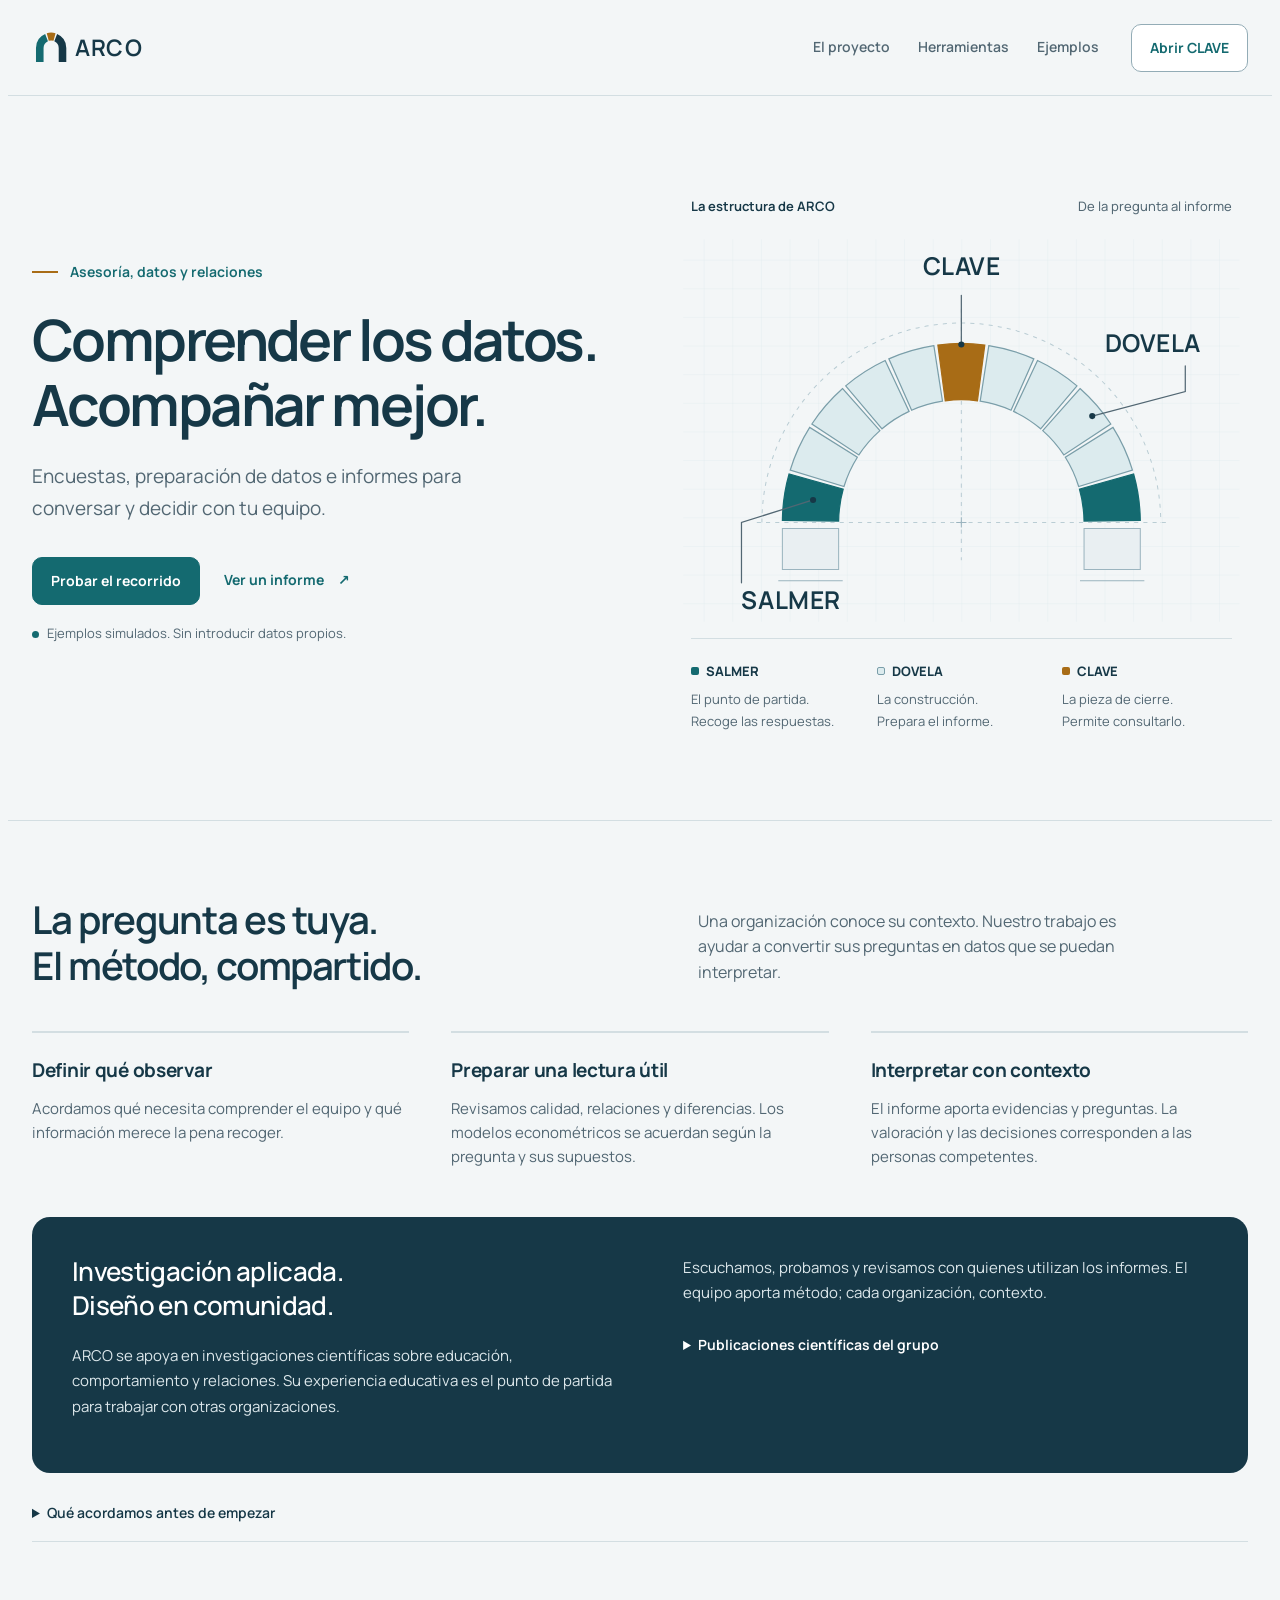
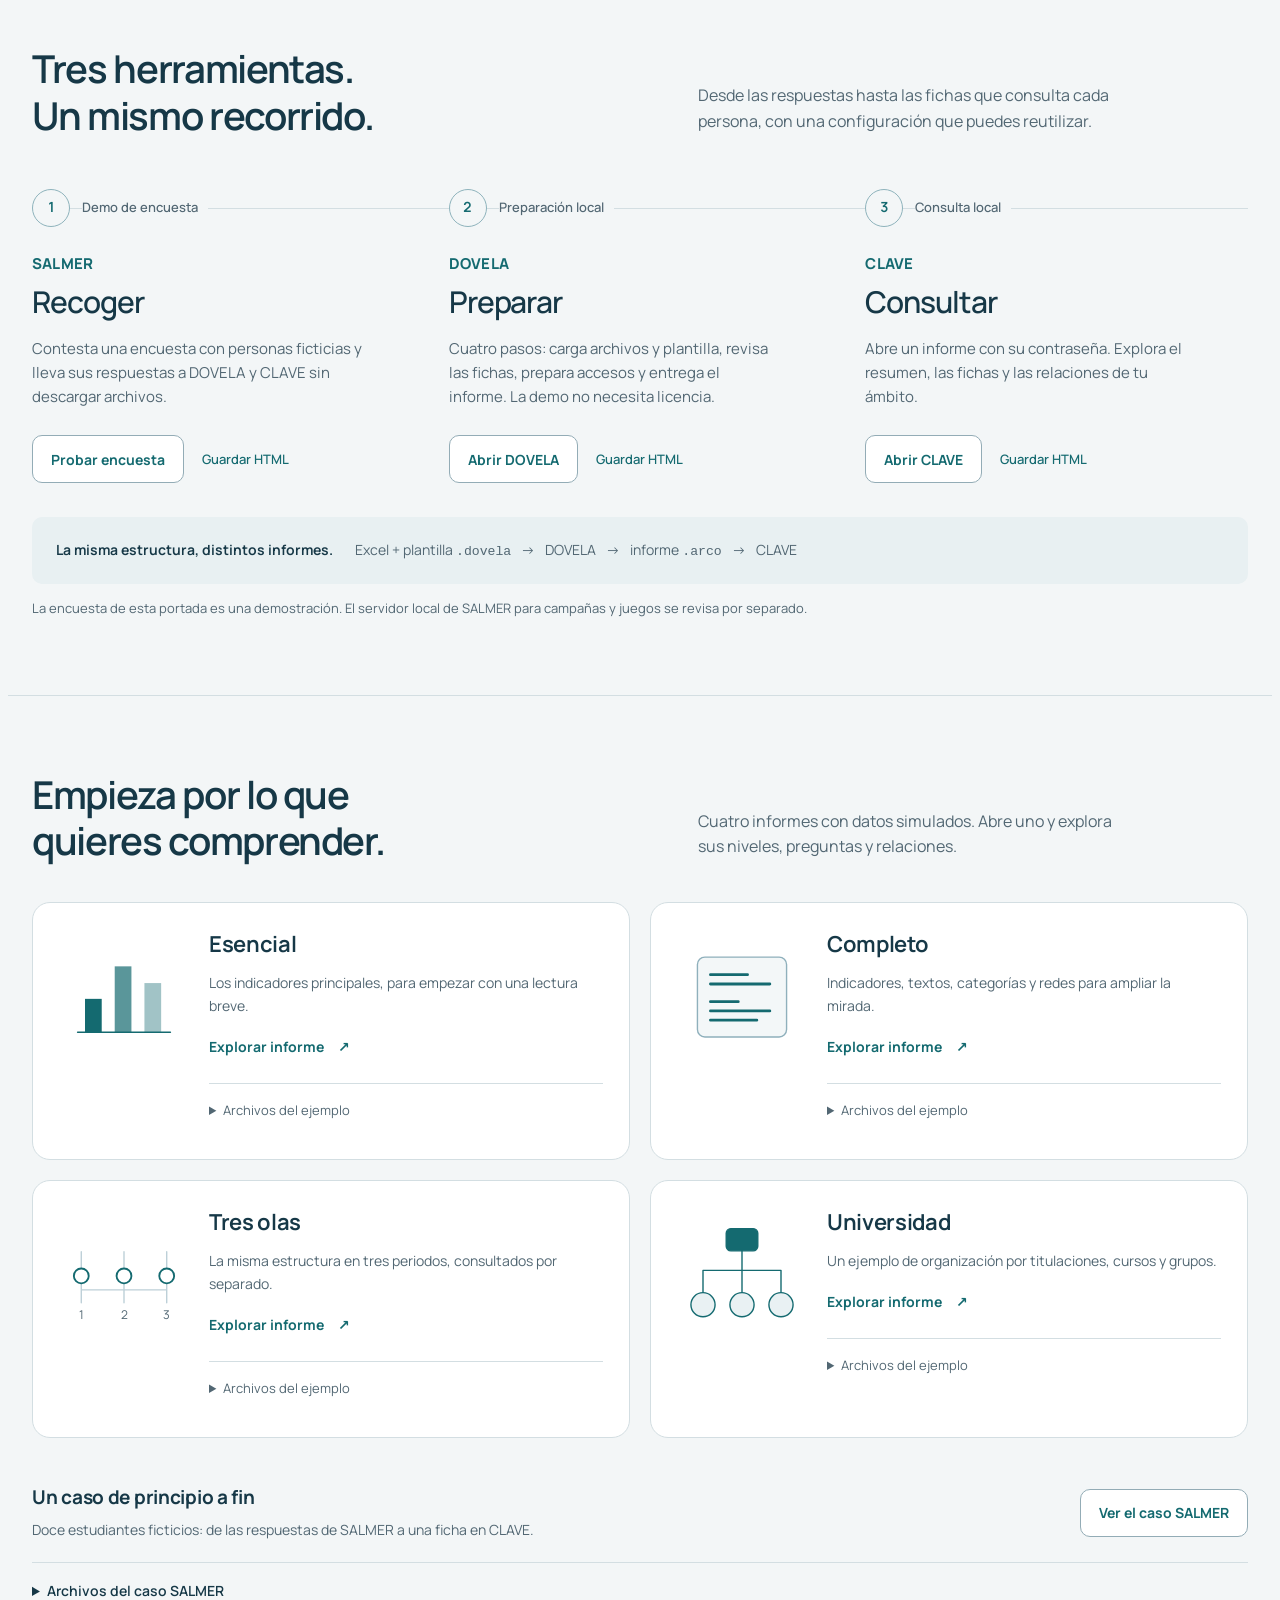
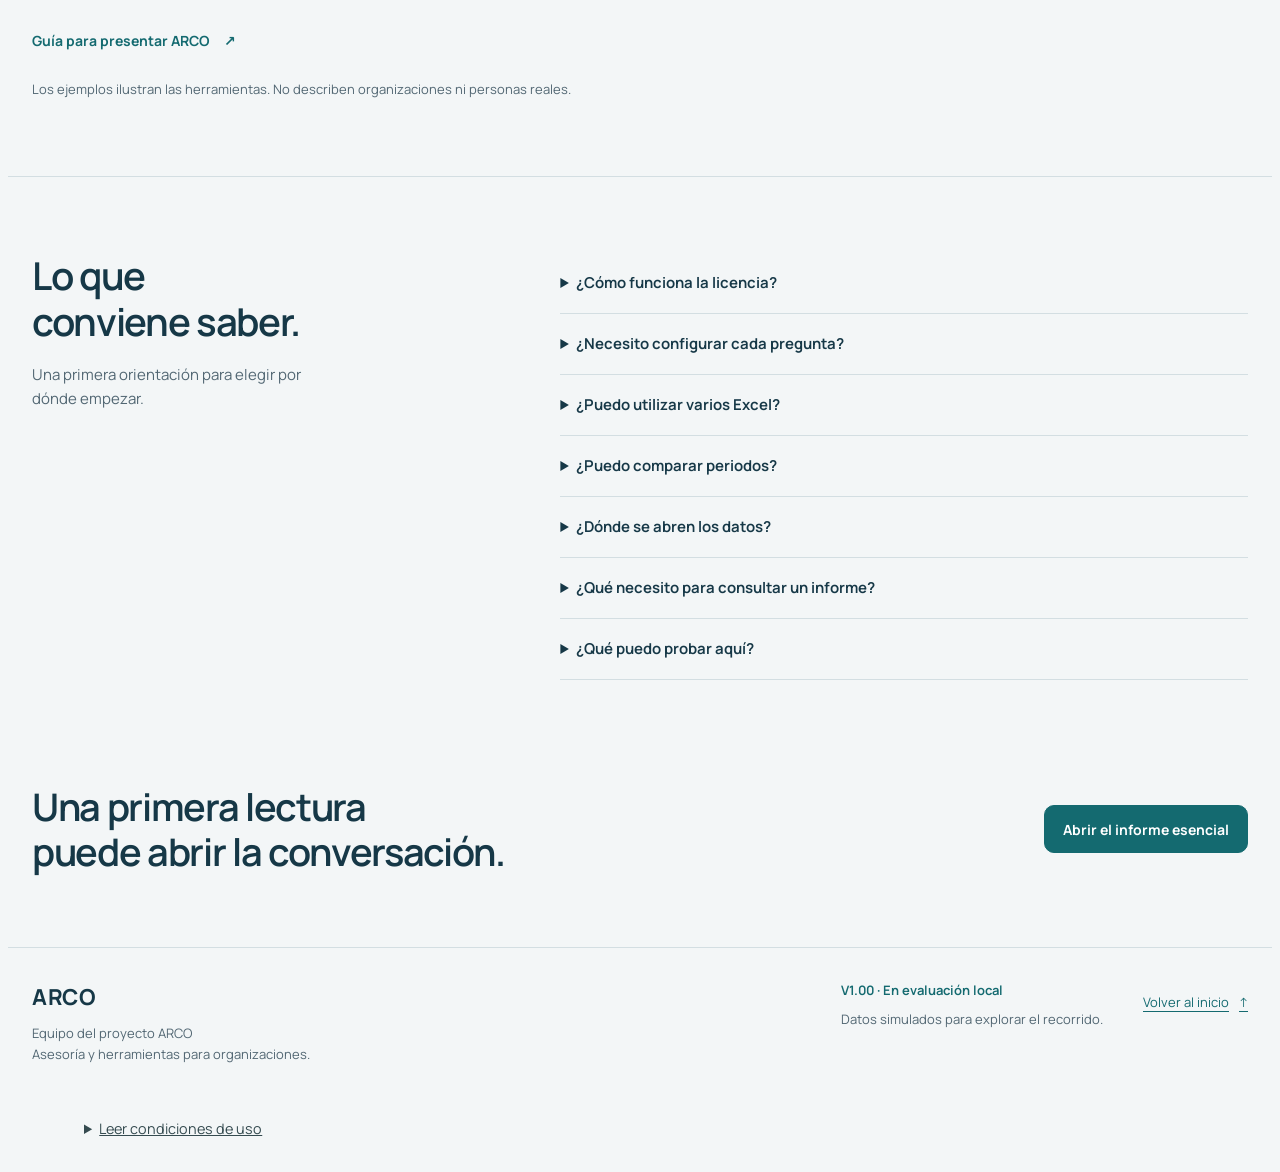
==== commit 76d6db8a: "Publicar ARCO V1.00 con las herramientas verificadas y los metadatos de cita" ====
--- a/downloads/index.html
+++ b/downloads/index.html
@@ -7,7 +7,7 @@
   <meta name="theme-color" content="#F3F6F7">
   <meta name="referrer" content="no-referrer">
   <meta name="description" content="ARCO conecta encuestas, preparación de datos e informes para comprender una organización. Explora SALMER, DOVELA y CLAVE con ejemplos simulados.">
-  <title>ARCO · Comprender los datos. Acompañar mejor.</title>
+  <title>ARCO · Comprender los datos. Acompañar mejor. · V1.00</title>
   <style>/* Manrope — bundled under SIL Open Font License 1.1.
 Copyright 2018 The Manrope Project Authors (https://github.com/googlefonts/manrope)
 
@@ -415,7 +415,7 @@
   *, *::before, *::after { transition: none !important; }
 }
 </style>
-<style>.arco-terms{font-size:.9rem;line-height:1.55;color:#354b50;max-width:100%;overflow-wrap:anywhere;margin:.8rem 0}.arco-terms summary{cursor:pointer;min-height:36px;display:list-item;padding:.35rem 0;text-decoration:underline}.arco-terms-check{display:flex!important;align-items:flex-start;gap:.6rem;min-height:44px;font-weight:400!important;margin:.65rem 0}.arco-terms-check input{width:20px!important;min-width:20px;height:20px!important;flex:0 0 20px;margin:.25rem 0 0!important;accent-color:#17666c}.arco-terms h3{font-size:1rem;margin:1rem 0 .2rem}.arco-terms p{margin:.35rem 0 .7rem}.arco-terms :focus-visible{outline:3px solid #17666c;outline-offset:3px}.arco-terms-note{font-size:.85rem;color:#41595c}.arco-terms-box{background:#f4f7f7;border:1px solid #d5e0df;border-radius:12px;padding:.8rem}.arco-terms a{color:#15545b;text-decoration:underline}.pdf-actions .arco-terms{max-width:34rem}</style></head>
+<meta name="application-version" content="V1.00"><style>.arco-terms{font-size:.9rem;line-height:1.55;color:#354b50;max-width:100%;overflow-wrap:anywhere;margin:.8rem 0}.arco-terms summary{cursor:pointer;min-height:36px;display:list-item;padding:.35rem 0;text-decoration:underline}.arco-terms-check{display:flex!important;align-items:flex-start;gap:.6rem;min-height:44px;font-weight:400!important;margin:.65rem 0}.arco-terms-check input{width:20px!important;min-width:20px;height:20px!important;flex:0 0 20px;margin:.25rem 0 0!important;accent-color:#17666c}.arco-terms h3{font-size:1rem;margin:1rem 0 .2rem}.arco-terms p{margin:.35rem 0 .7rem}.arco-terms :focus-visible{outline:3px solid #17666c;outline-offset:3px}.arco-terms-note{font-size:.85rem;color:#41595c}.arco-terms-box{background:#f4f7f7;border:1px solid #d5e0df;border-radius:12px;padding:.8rem}.arco-terms a{color:#15545b;text-decoration:underline}.pdf-actions .arco-terms{max-width:34rem}</style></head>
 <body>
   <a class="skip" href="#contenido">Ir al contenido</a>
   <header class="site-header wrap">
@@ -509,10 +509,10 @@
     <section class="wrap section examples-section" id="ejemplos" aria-labelledby="examples-title">
       <div class="section-heading"><h2 id="examples-title">Empieza por lo que<br>quieres comprender.</h2><p>Cuatro informes con datos simulados. Abre uno y explora sus niveles, preguntas y relaciones.</p></div>
       <div class="example-grid">
-        <article class="example-card"><div class="example-art essential" aria-hidden="true"><svg viewBox="0 0 140 120"><path d="M20 98H120"/><rect x="28" y="62" width="18" height="36"/><rect x="60" y="27" width="18" height="71"/><rect x="92" y="45" width="18" height="53"/></svg></div><div class="example-body"><h3>Esencial</h3><p>Los indicadores principales, para empezar con una lectura breve.</p><a class="text-link" href="CLAVE.html#ejemplo-esencial" aria-label="Explorar informe esencial">Explorar informe <span aria-hidden="true">↗</span></a><details><summary>Archivos del ejemplo</summary><a href="ejemplos/esencial/informe.dovela" download>Plantilla .dovela</a><a href="ejemplos/esencial/informe.arco" download>Informe .arco</a><a href="ejemplos/esencial/centro-6701.xlsx" download>Excel · centro-6701.xlsx</a><a href="ejemplos/esencial/centro-6702.xlsx" download>Excel · centro-6702.xlsx</a><p>Clave de ejemplo: <code>Rata87Mono</code></p></details></div></article>
-        <article class="example-card"><div class="example-art complete" aria-hidden="true"><svg viewBox="0 0 140 120"><rect x="22" y="17" width="96" height="86" rx="8"/><path d="M36 36H76M36 46H100M36 65H66M36 75H100M36 85H86"/></svg></div><div class="example-body"><h3>Completo</h3><p>Indicadores, textos, categorías y redes para ampliar la mirada.</p><a class="text-link" href="CLAVE.html#ejemplo-completo" aria-label="Explorar informe completo">Explorar informe <span aria-hidden="true">↗</span></a><details><summary>Archivos del ejemplo</summary><a href="ejemplos/completo/informe.dovela" download>Plantilla .dovela</a><a href="ejemplos/completo/informe.arco" download>Informe .arco</a><a href="ejemplos/completo/encuesta.xlsx" download>Excel · encuesta.xlsx</a><p>Clave de ejemplo: <code>Mono54Leon</code></p></details></div></article>
-        <article class="example-card"><div class="example-art waves" aria-hidden="true"><svg viewBox="0 0 140 120"><path d="M24 76H116M24 35V90M70 35V90M116 35V90"/><circle cx="24" cy="61" r="8"/><circle cx="70" cy="61" r="8"/><circle cx="116" cy="61" r="8"/><text x="24" y="107">1</text><text x="70" y="107">2</text><text x="116" y="107">3</text></svg></div><div class="example-body"><h3>Tres olas</h3><p>La misma estructura en tres periodos, consultados por separado.</p><a class="text-link" href="CLAVE.html#ejemplo-tres-olas" aria-label="Explorar informe de tres olas">Explorar informe <span aria-hidden="true">↗</span></a><details><summary>Archivos del ejemplo</summary><a href="ejemplos/tres-olas/informe.dovela" download>Plantilla .dovela</a><a href="ejemplos/tres-olas/informe.arco" download>Informe .arco</a><a href="ejemplos/tres-olas/cierre.xlsx" download>Excel · cierre.xlsx</a><a href="ejemplos/tres-olas/inicio.xlsx" download>Excel · inicio.xlsx</a><a href="ejemplos/tres-olas/seguimiento.xlsx" download>Excel · seguimiento.xlsx</a><p>Clave de ejemplo: <code>Topo48Rana</code></p></details></div></article>
-        <article class="example-card"><div class="example-art university" aria-hidden="true"><svg viewBox="0 0 140 120"><path d="M70 28V55M28 55H112M28 55V82M70 55V82M112 55V82"/><rect x="53" y="10" width="34" height="24" rx="5"/><circle cx="28" cy="92" r="13"/><circle cx="70" cy="92" r="13"/><circle cx="112" cy="92" r="13"/></svg></div><div class="example-body"><h3>Universidad</h3><p>Un ejemplo de organización por titulaciones, cursos y grupos.</p><a class="text-link" href="CLAVE.html#ejemplo-universidad" aria-label="Explorar informe universitario">Explorar informe <span aria-hidden="true">↗</span></a><details><summary>Archivos del ejemplo</summary><a href="ejemplos/universidad/informe.dovela" download>Plantilla .dovela</a><a href="ejemplos/universidad/informe.arco" download>Informe .arco</a><a href="ejemplos/universidad/universidad.xlsx" download>Excel · universidad.xlsx</a><p>Clave de ejemplo: <code>Buho16Topo</code></p></details></div></article>
+        <article class="example-card"><div class="example-art essential" aria-hidden="true"><svg viewBox="0 0 140 120"><path d="M20 98H120"/><rect x="28" y="62" width="18" height="36"/><rect x="60" y="27" width="18" height="71"/><rect x="92" y="45" width="18" height="53"/></svg></div><div class="example-body"><h3>Esencial</h3><p>Los indicadores principales, para empezar con una lectura breve.</p><a class="text-link" href="CLAVE.html#ejemplo-esencial" aria-label="Explorar informe esencial">Explorar informe <span aria-hidden="true">↗</span></a><details><summary>Archivos del ejemplo</summary><a href="ejemplos/esencial/informe.dovela" download>Plantilla .dovela</a><a href="ejemplos/esencial/informe.arco" download>Informe .arco</a><a href="ejemplos/esencial/centro-6701.xlsx" download>Excel · centro-6701.xlsx</a><a href="ejemplos/esencial/centro-6702.xlsx" download>Excel · centro-6702.xlsx</a><p>Clave de ejemplo: <code>pesquerir-podar-sonada-animado-sumergir-rebolledo-trocir-bisiesto</code></p></details></div></article>
+        <article class="example-card"><div class="example-art complete" aria-hidden="true"><svg viewBox="0 0 140 120"><rect x="22" y="17" width="96" height="86" rx="8"/><path d="M36 36H76M36 46H100M36 65H66M36 75H100M36 85H86"/></svg></div><div class="example-body"><h3>Completo</h3><p>Indicadores, textos, categorías y redes para ampliar la mirada.</p><a class="text-link" href="CLAVE.html#ejemplo-completo" aria-label="Explorar informe completo">Explorar informe <span aria-hidden="true">↗</span></a><details><summary>Archivos del ejemplo</summary><a href="ejemplos/completo/informe.dovela" download>Plantilla .dovela</a><a href="ejemplos/completo/informe.arco" download>Informe .arco</a><a href="ejemplos/completo/encuesta.xlsx" download>Excel · encuesta.xlsx</a><p>Clave de ejemplo: <code>hipido-bandas-tendida-adefesio-corcovar-rictus-sondaleza-tribu</code></p></details></div></article>
+        <article class="example-card"><div class="example-art waves" aria-hidden="true"><svg viewBox="0 0 140 120"><path d="M24 76H116M24 35V90M70 35V90M116 35V90"/><circle cx="24" cy="61" r="8"/><circle cx="70" cy="61" r="8"/><circle cx="116" cy="61" r="8"/><text x="24" y="107">1</text><text x="70" y="107">2</text><text x="116" y="107">3</text></svg></div><div class="example-body"><h3>Tres olas</h3><p>La misma estructura en tres periodos, consultados por separado.</p><a class="text-link" href="CLAVE.html#ejemplo-tres-olas" aria-label="Explorar informe de tres olas">Explorar informe <span aria-hidden="true">↗</span></a><details><summary>Archivos del ejemplo</summary><a href="ejemplos/tres-olas/informe.dovela" download>Plantilla .dovela</a><a href="ejemplos/tres-olas/informe.arco" download>Informe .arco</a><a href="ejemplos/tres-olas/cierre.xlsx" download>Excel · cierre.xlsx</a><a href="ejemplos/tres-olas/inicio.xlsx" download>Excel · inicio.xlsx</a><a href="ejemplos/tres-olas/seguimiento.xlsx" download>Excel · seguimiento.xlsx</a><p>Clave de ejemplo: <code>otorgar-azotina-fornitura-furtivo-mordedura-rostir-berebere-hornecino</code></p></details></div></article>
+        <article class="example-card"><div class="example-art university" aria-hidden="true"><svg viewBox="0 0 140 120"><path d="M70 28V55M28 55H112M28 55V82M70 55V82M112 55V82"/><rect x="53" y="10" width="34" height="24" rx="5"/><circle cx="28" cy="92" r="13"/><circle cx="70" cy="92" r="13"/><circle cx="112" cy="92" r="13"/></svg></div><div class="example-body"><h3>Universidad</h3><p>Un ejemplo de organización por titulaciones, cursos y grupos.</p><a class="text-link" href="CLAVE.html#ejemplo-universidad" aria-label="Explorar informe universitario">Explorar informe <span aria-hidden="true">↗</span></a><details><summary>Archivos del ejemplo</summary><a href="ejemplos/universidad/informe.dovela" download>Plantilla .dovela</a><a href="ejemplos/universidad/informe.arco" download>Informe .arco</a><a href="ejemplos/universidad/universidad.xlsx" download>Excel · universidad.xlsx</a><p>Clave de ejemplo: <code>harnero-tundir-mestizaje-najerino-estaros-reguilar-diazoar-diantre</code></p></details></div></article>
       </div>
       <div class="salmer-case"><div><h3>Un caso de principio a fin</h3><p>Doce estudiantes ficticios: de las respuestas de SALMER a una ficha en CLAVE.</p></div><a class="button" href="CLAVE-SALMER.html">Ver el caso SALMER</a></div>
       <details class="example-files"><summary>Archivos del caso SALMER</summary><div class="file-links"><a href="ejemplos/salmer/SALMER-ejemplo-completo.xlsx" download>Excel de respuestas</a><a href="ejemplos/salmer/SALMER-ejemplo-completo.dovela" download>Plantilla .dovela</a><a href="ejemplos/salmer/SALMER-ejemplo-completo.arco" download>Informe .arco</a></div><p>Contraseña del ejemplo: <code>Rata39Gato</code></p></details>
@@ -522,14 +522,14 @@
 
     <section class="wrap section faq-section" aria-labelledby="faq-title"><div><h2 id="faq-title">Lo que conviene saber.</h2><p class="faq-intro">Una primera orientación para elegir por dónde empezar.</p></div><div class="faq"><details><summary>¿Cómo funciona la licencia?</summary><p>La demo incluida no necesita licencia. Para generar informes con archivos propios, DOVELA requiere una licencia firmada del centro. Al caducar, CLAVE sigue abriendo los informes ya emitidos. Esta edición local requiere configurar el emisor antes de activar centros.</p></details>
       <details><summary>¿Necesito configurar cada pregunta?</summary><p>No, si el equipo de diseño te entrega una plantilla compatible con tu Excel. Carga ambos en DOVELA y revisa el informe. Puedes personalizar etiquetas, variables y presentación.</p></details>
-      <details><summary>¿Puedo utilizar varios Excel?</summary><p>Hasta diez archivos del mismo periodo o tres olas. Cada persona debe conservar su identificador y la correspondencia de su organización. PBIS e ISAT requieren sus propias plantillas: no mezcles ambos formatos en una importación.</p></details>
+      <details><summary>¿Puedo utilizar varios Excel?</summary><p>Hasta diez archivos del mismo periodo o tres olas. Cada persona debe conservar su identificador y la correspondencia de su organización. Convivencia e ISAT requieren sus propias plantillas: no mezcles ambos formatos en una importación.</p></details>
       <details><summary>¿Puedo comparar periodos?</summary><p>Puedes consultar tres olas por separado. Interpretar cambios exige revisar la comparabilidad de medidas, participación y referencias. Una diferencia no demuestra el efecto de una actuación.</p></details>
       <details><summary>¿Dónde se abren los datos?</summary><p>DOVELA y CLAVE procesan los archivos en tu navegador, sin enviarlos a un servicio remoto. Cerrar la consulta no elimina los archivos descargados. SALMER con servidor es una instalación diferente, que conserva las respuestas confirmadas.</p></details>
-      <details><summary>¿Qué necesito para consultar un informe?</summary><p>El archivo <code>.arco</code>, su contraseña y CLAVE. El acceso abre el ámbito preparado para su destinatario. La marca de agua muestra parte de su identificador; no verifica quién utiliza el equipo.</p></details>
+      <details><summary>¿Qué necesito para consultar un informe?</summary><p>El archivo <code>.arco</code>, su contraseña y CLAVE. El acceso abre el ámbito preparado para su destinatario.</p></details>
       <details><summary>¿Qué puedo probar aquí?</summary><p>La demo de SALMER, la preparación de informes en DOVELA y la consulta en CLAVE. Puedes guardar los HTML para usarlos sin conexión. El servidor de encuestas y juegos de SALMER se evalúa en una instalación local separada. El seguimiento compartido de actuaciones no está implementado.</p></details>
     </div></section>
     <section class="wrap closing" aria-labelledby="closing-title"><div><h2 id="closing-title">Una primera lectura<br>puede abrir la conversación.</h2></div><a class="button primary" href="CLAVE.html#ejemplo-esencial">Abrir el informe esencial</a></section>
   </main>
-  <footer class="site-footer wrap"><div><strong>ARCO</strong><p>Equipo del proyecto ARCO<br>Asesoría y herramientas para organizaciones.</p></div><div><span class="edition">0.11.2-web.1 · En evaluación local</span><p>Datos simulados para explorar el recorrido.</p></div><a href="#inicio">Volver al inicio <span aria-hidden="true">↑</span></a></footer>
-<section class="arco-terms" aria-label="Condiciones de uso" style="max-width:72rem;margin:1rem auto;padding:0 1.25rem"><details><summary>Leer condiciones de uso</summary><div class="arco-terms-box"><p class="arco-terms-note">Borrador local · 2026-10-28-borrador-2</p><h3>Titular y contacto del proyecto</h3><p>Antonio Alfonso · aalfonso@us.es. Institución de vinculación académica: Universidad de Sevilla. Esta vinculación no atribuye a la Universidad la titularidad del servicio, la responsabilidad del tratamiento ni un aval institucional.</p><h3>Estado del texto</h3><p>Borrador para revisión local. Deben completarse los datos legales del prestador y la información de privacidad de cada tratamiento. Este texto no constituye todavía un aviso legal ni una política de privacidad completos. La titularidad del servicio no determina por sí sola quién es responsable del tratamiento de los datos de un centro.</p><h3>Investigación y evaluación ética</h3><p>Estas condiciones no acreditan aprobación ética. Cuando ARCO se utilice en una investigación con personas o datos personales, el estudio deberá contar con la evaluación y autorizaciones que le correspondan antes de iniciarse. Las casillas de la aplicación no sustituyen la información a participantes, los consentimientos o asentimientos aplicables ni la autorización del centro.</p><h3>Finalidad y límites del informe</h3><p>ARCO presenta una fotografía de los datos disponibles para el ámbito y periodo seleccionados. Las olas se consultan por separado; el informe no se actualiza automáticamente ni describe necesariamente la situación actual. Los resultados dependen de las respuestas, la participación, la calidad del archivo y la configuración aplicada. Una ausencia de datos no equivale a ausencia de dificultades.</p><h3>Interpretación profesional</h3><p>La interpretación y las actuaciones corresponden a profesionales competentes, atendiendo al contexto y a otras evidencias. La herramienta no emite diagnósticos ni determina por sí sola la existencia o ausencia de acoso. No debe ser la única base de sanciones, etiquetas o decisiones con efectos relevantes sobre estudiantes. Una señal requiere revisión; su ausencia no justifica desatender una comunicación ni sustituye los protocolos de protección del centro.</p><h3>Uso autorizado</h3><p>Quien carga, consulta o entrega información declara actuar con autorización y dentro de las funciones que tiene asignadas. Debe utilizar únicamente los datos necesarios para la finalidad acordada, revisar el centro, periodo y ámbito, y comunicar errores por el canal autorizado. Poseer un archivo o una contraseña no concede por sí solo autorización para cualquier uso.</p><h3>Confidencialidad y distribución</h3><p>No se publicarán resultados identificables, clasificaciones de estudiantes ni capturas en canales no autorizados. Antes de entregar un informe se revisarán los destinatarios, los ámbitos y el permiso de exportación. Los informes y las claves se custodiarán separados y se compartirán por canales autorizados, según las instrucciones y los plazos de conservación del centro. Al terminar se cerrará la consulta, incluidas las vistas previas abiertas.</p><h3>PDF y copias</h3><p>El PDF contiene una copia del ámbito y periodo visibles. Su contraseña es el nombre de usuario y es predecible; no ofrece la misma protección que la frase del archivo .arco. La marca de agua identifica el acceso asignado mediante un DNI parcial, pero no verifica quién está utilizando el equipo ni demuestra la autoría de una filtración. Los archivos descargados permanecen en el dispositivo tras cerrar la sesión.</p><h3>Procesamiento y privacidad</h3><p>En esta edición, DOVELA y CLAVE procesan los archivos seleccionados en el navegador sin remitir su contenido a un servidor de ARCO. No se guardan encuestas, claves ni aceptaciones de forma persistente por estas aplicaciones. Esto no elimina los archivos descargados ni las pestañas de vista previa abiertas. La visita a la web sí implica solicitudes al proveedor de alojamiento; no debe describirse como ausencia de toda comunicación por internet.</p><h3>Responsabilidades de cada parte</h3><p>El centro o la entidad que corresponda determina la finalidad, la legitimación, las personas autorizadas, la conservación y la información a participantes según su intervención real. El usuario debe seguir esas instrucciones y actuar con diligencia. El equipo proveedor, los autores y las instituciones vinculadas conservan las obligaciones que legal o contractualmente les correspondan. Esta declaración no traslada al usuario responsabilidades ajenas, no exonera de defectos imputables ni limita derechos irrenunciables.</p><h3>Qué significa marcar la casilla</h3><p>La casilla expresa una declaración de lectura y compromiso de uso en esta sesión. No sustituye el consentimiento de estudiantes o familias cuando sea necesario, la base jurídica del tratamiento, un contrato con el centro ni los acuerdos entre responsables y encargados. No se envía ni conserva un registro probatorio de aceptación, ni se verifica la identidad de quien marca la casilla.</p><h3>Incidencias</h3><p>Ante errores de datos o indicios de acceso o difusión no autorizados, se debe suspender el uso o la distribución afectados y comunicarlo al responsable designado por el centro, mediante su canal establecido. No se incluirán datos de estudiantes ni claves en solicitudes de soporte por canales no autorizados.</p><a download="ARCO-condiciones-2026-10-28-borrador-2.txt" href="data:text/plain;charset=utf-8,Condiciones%20de%20uso%20y%20confidencialidad%0AVersi%C3%B3n%202026-10-28-borrador-2%0A%0ATitular%20y%20contacto%20del%20proyecto%0AAntonio%20Alfonso%20%C2%B7%20aalfonso%40us.es.%20Instituci%C3%B3n%20de%20vinculaci%C3%B3n%20acad%C3%A9mica%3A%20Universidad%20de%20Sevilla.%20Esta%20vinculaci%C3%B3n%20no%20atribuye%20a%20la%20Universidad%20la%20titularidad%20del%20servicio%2C%20la%20responsabilidad%20del%20tratamiento%20ni%20un%20aval%20institucional.%0A%0AEstado%20del%20texto%0ABorrador%20para%20revisi%C3%B3n%20local.%20Deben%20completarse%20los%20datos%20legales%20del%20prestador%20y%20la%20informaci%C3%B3n%20de%20privacidad%20de%20cada%20tratamiento.%20Este%20texto%20no%20constituye%20todav%C3%ADa%20un%20aviso%20legal%20ni%20una%20pol%C3%ADtica%20de%20privacidad%20completos.%20La%20titularidad%20del%20servicio%20no%20determina%20por%20s%C3%AD%20sola%20qui%C3%A9n%20es%20responsable%20del%20tratamiento%20de%20los%20datos%20de%20un%20centro.%0A%0AInvestigaci%C3%B3n%20y%20evaluaci%C3%B3n%20%C3%A9tica%0AEstas%20condiciones%20no%20acreditan%20aprobaci%C3%B3n%20%C3%A9tica.%20Cuando%20ARCO%20se%20utilice%20en%20una%20investigaci%C3%B3n%20con%20personas%20o%20datos%20personales%2C%20el%20estudio%20deber%C3%A1%20contar%20con%20la%20evaluaci%C3%B3n%20y%20autorizaciones%20que%20le%20correspondan%20antes%20de%20iniciarse.%20Las%20casillas%20de%20la%20aplicaci%C3%B3n%20no%20sustituyen%20la%20informaci%C3%B3n%20a%20participantes%2C%20los%20consentimientos%20o%20asentimientos%20aplicables%20ni%20la%20autorizaci%C3%B3n%20del%20centro.%0A%0AFinalidad%20y%20l%C3%ADmites%20del%20informe%0AARCO%20presenta%20una%20fotograf%C3%ADa%20de%20los%20datos%20disponibles%20para%20el%20%C3%A1mbito%20y%20periodo%20seleccionados.%20Las%20olas%20se%20consultan%20por%20separado%3B%20el%20informe%20no%20se%20actualiza%20autom%C3%A1ticamente%20ni%20describe%20necesariamente%20la%20situaci%C3%B3n%20actual.%20Los%20resultados%20dependen%20de%20las%20respuestas%2C%20la%20participaci%C3%B3n%2C%20la%20calidad%20del%20archivo%20y%20la%20configuraci%C3%B3n%20aplicada.%20Una%20ausencia%20de%20datos%20no%20equivale%20a%20ausencia%20de%20dificultades.%0A%0AInterpretaci%C3%B3n%20profesional%0ALa%20interpretaci%C3%B3n%20y%20las%20actuaciones%20corresponden%20a%20profesionales%20competentes%2C%20atendiendo%20al%20contexto%20y%20a%20otras%20evidencias.%20La%20herramienta%20no%20emite%20diagn%C3%B3sticos%20ni%20determina%20por%20s%C3%AD%20sola%20la%20existencia%20o%20ausencia%20de%20acoso.%20No%20debe%20ser%20la%20%C3%BAnica%20base%20de%20sanciones%2C%20etiquetas%20o%20decisiones%20con%20efectos%20relevantes%20sobre%20estudiantes.%20Una%20se%C3%B1al%20requiere%20revisi%C3%B3n%3B%20su%20ausencia%20no%20justifica%20desatender%20una%20comunicaci%C3%B3n%20ni%20sustituye%20los%20protocolos%20de%20protecci%C3%B3n%20del%20centro.%0A%0AUso%20autorizado%0AQuien%20carga%2C%20consulta%20o%20entrega%20informaci%C3%B3n%20declara%20actuar%20con%20autorizaci%C3%B3n%20y%20dentro%20de%20las%20funciones%20que%20tiene%20asignadas.%20Debe%20utilizar%20%C3%BAnicamente%20los%20datos%20necesarios%20para%20la%20finalidad%20acordada%2C%20revisar%20el%20centro%2C%20periodo%20y%20%C3%A1mbito%2C%20y%20comunicar%20errores%20por%20el%20canal%20autorizado.%20Poseer%20un%20archivo%20o%20una%20contrase%C3%B1a%20no%20concede%20por%20s%C3%AD%20solo%20autorizaci%C3%B3n%20para%20cualquier%20uso.%0A%0AConfidencialidad%20y%20distribuci%C3%B3n%0ANo%20se%20publicar%C3%A1n%20resultados%20identificables%2C%20clasificaciones%20de%20estudiantes%20ni%20capturas%20en%20canales%20no%20autorizados.%20Antes%20de%20entregar%20un%20informe%20se%20revisar%C3%A1n%20los%20destinatarios%2C%20los%20%C3%A1mbitos%20y%20el%20permiso%20de%20exportaci%C3%B3n.%20Los%20informes%20y%20las%20claves%20se%20custodiar%C3%A1n%20separados%20y%20se%20compartir%C3%A1n%20por%20canales%20autorizados%2C%20seg%C3%BAn%20las%20instrucciones%20y%20los%20plazos%20de%20conservaci%C3%B3n%20del%20centro.%20Al%20terminar%20se%20cerrar%C3%A1%20la%20consulta%2C%20incluidas%20las%20vistas%20previas%20abiertas.%0A%0APDF%20y%20copias%0AEl%20PDF%20contiene%20una%20copia%20del%20%C3%A1mbito%20y%20periodo%20visibles.%20Su%20contrase%C3%B1a%20es%20el%20nombre%20de%20usuario%20y%20es%20predecible%3B%20no%20ofrece%20la%20misma%20protecci%C3%B3n%20que%20la%20frase%20del%20archivo%20.arco.%20La%20marca%20de%20agua%20identifica%20el%20acceso%20asignado%20mediante%20un%20DNI%20parcial%2C%20pero%20no%20verifica%20qui%C3%A9n%20est%C3%A1%20utilizando%20el%20equipo%20ni%20demuestra%20la%20autor%C3%ADa%20de%20una%20filtraci%C3%B3n.%20Los%20archivos%20descargados%20permanecen%20en%20el%20dispositivo%20tras%20cerrar%20la%20sesi%C3%B3n.%0A%0AProcesamiento%20y%20privacidad%0AEn%20esta%20edici%C3%B3n%2C%20DOVELA%20y%20CLAVE%20procesan%20los%20archivos%20seleccionados%20en%20el%20navegador%20sin%20remitir%20su%20contenido%20a%20un%20servidor%20de%20ARCO.%20No%20se%20guardan%20encuestas%2C%20claves%20ni%20aceptaciones%20de%20forma%20persistente%20por%20estas%20aplicaciones.%20Esto%20no%20elimina%20los%20archivos%20descargados%20ni%20las%20pesta%C3%B1as%20de%20vista%20previa%20abiertas.%20La%20visita%20a%20la%20web%20s%C3%AD%20implica%20solicitudes%20al%20proveedor%20de%20alojamiento%3B%20no%20debe%20describirse%20como%20ausencia%20de%20toda%20comunicaci%C3%B3n%20por%20internet.%0A%0AResponsabilidades%20de%20cada%20parte%0AEl%20centro%20o%20la%20entidad%20que%20corresponda%20determina%20la%20finalidad%2C%20la%20legitimaci%C3%B3n%2C%20las%20personas%20autorizadas%2C%20la%20conservaci%C3%B3n%20y%20la%20informaci%C3%B3n%20a%20participantes%20seg%C3%BAn%20su%20intervenci%C3%B3n%20real.%20El%20usuario%20debe%20seguir%20esas%20instrucciones%20y%20actuar%20con%20diligencia.%20El%20equipo%20proveedor%2C%20los%20autores%20y%20las%20instituciones%20vinculadas%20conservan%20las%20obligaciones%20que%20legal%20o%20contractualmente%20les%20correspondan.%20Esta%20declaraci%C3%B3n%20no%20traslada%20al%20usuario%20responsabilidades%20ajenas%2C%20no%20exonera%20de%20defectos%20imputables%20ni%20limita%20derechos%20irrenunciables.%0A%0AQu%C3%A9%20significa%20marcar%20la%20casilla%0ALa%20casilla%20expresa%20una%20declaraci%C3%B3n%20de%20lectura%20y%20compromiso%20de%20uso%20en%20esta%20sesi%C3%B3n.%20No%20sustituye%20el%20consentimiento%20de%20estudiantes%20o%20familias%20cuando%20sea%20necesario%2C%20la%20base%20jur%C3%ADdica%20del%20tratamiento%2C%20un%20contrato%20con%20el%20centro%20ni%20los%20acuerdos%20entre%20responsables%20y%20encargados.%20No%20se%20env%C3%ADa%20ni%20conserva%20un%20registro%20probatorio%20de%20aceptaci%C3%B3n%2C%20ni%20se%20verifica%20la%20identidad%20de%20quien%20marca%20la%20casilla.%0A%0AIncidencias%0AAnte%20errores%20de%20datos%20o%20indicios%20de%20acceso%20o%20difusi%C3%B3n%20no%20autorizados%2C%20se%20debe%20suspender%20el%20uso%20o%20la%20distribuci%C3%B3n%20afectados%20y%20comunicarlo%20al%20responsable%20designado%20por%20el%20centro%2C%20mediante%20su%20canal%20establecido.%20No%20se%20incluir%C3%A1n%20datos%20de%20estudiantes%20ni%20claves%20en%20solicitudes%20de%20soporte%20por%20canales%20no%20autorizados.">Descargar este texto</a></div></details></section></body>
+  <footer class="site-footer wrap"><div><strong>ARCO</strong><p>Equipo del proyecto ARCO<br>Asesoría y herramientas para organizaciones.</p></div><div><span class="edition">V1.00 · En evaluación local</span><p>Datos simulados para explorar el recorrido.</p></div><a href="#inicio">Volver al inicio <span aria-hidden="true">↑</span></a></footer>
+<section class="arco-terms" aria-label="Condiciones de uso" style="max-width:72rem;margin:1rem auto;padding:0 1.25rem"><details><summary>Leer condiciones de uso</summary><div class="arco-terms-box"><p class="arco-terms-note">Borrador local · 2026-10-28-borrador-2</p><h3>Titular y contacto del proyecto</h3><p>Antonio Alfonso · aalfonso@us.es. Institución de vinculación académica: Universidad de Sevilla. Esta vinculación no atribuye a la Universidad la titularidad del servicio, la responsabilidad del tratamiento ni un aval institucional.</p><h3>Estado del texto</h3><p>Borrador para revisión local. Deben completarse los datos legales del prestador y la información de privacidad de cada tratamiento. Este texto no constituye todavía un aviso legal ni una política de privacidad completos. La titularidad del servicio no determina por sí sola quién es responsable del tratamiento de los datos de un centro.</p><h3>Investigación y evaluación ética</h3><p>Estas condiciones no acreditan aprobación ética. Cuando ARCO se utilice en una investigación con personas o datos personales, el estudio deberá contar con la evaluación y autorizaciones que le correspondan antes de iniciarse. Las casillas de la aplicación no sustituyen la información a participantes, los consentimientos o asentimientos aplicables ni la autorización del centro.</p><h3>Finalidad y límites del informe</h3><p>ARCO presenta una fotografía de los datos disponibles para el ámbito y periodo seleccionados. Las olas se consultan por separado; el informe no se actualiza automáticamente ni describe necesariamente la situación actual. Los resultados dependen de las respuestas, la participación, la calidad del archivo y la configuración aplicada. Una ausencia de datos no equivale a ausencia de dificultades.</p><h3>Interpretación profesional</h3><p>La interpretación y las actuaciones corresponden a profesionales competentes, atendiendo al contexto y a otras evidencias. La herramienta no emite diagnósticos ni determina por sí sola la existencia o ausencia de acoso. No debe ser la única base de sanciones, etiquetas o decisiones con efectos relevantes sobre estudiantes. Una señal requiere revisión; su ausencia no justifica desatender una comunicación ni sustituye los protocolos de protección del centro.</p><h3>Uso autorizado</h3><p>Quien carga, consulta o entrega información declara actuar con autorización y dentro de las funciones que tiene asignadas. Debe utilizar únicamente los datos necesarios para la finalidad acordada, revisar el centro, periodo y ámbito, y comunicar errores por el canal autorizado. Poseer un archivo o una contraseña no concede por sí solo autorización para cualquier uso.</p><h3>Confidencialidad y distribución</h3><p>No se publicarán resultados identificables, clasificaciones de estudiantes ni capturas en canales no autorizados. Antes de entregar un informe se revisarán los destinatarios, los ámbitos y el permiso de exportación. Los informes y las claves se custodiarán separados y se compartirán por canales autorizados, según las instrucciones y los plazos de conservación del centro. Al terminar se cerrará la consulta, incluidas las vistas previas abiertas.</p><h3>PDF y copias</h3><p>El PDF contiene una copia del ámbito y periodo visibles. CLAVE crea una contraseña aleatoria para los PDF de cada consulta. Entrega la contraseña por separado. Los archivos descargados permanecen en el dispositivo tras cerrar la sesión.</p><h3>Procesamiento y privacidad</h3><p>En esta edición, DOVELA y CLAVE procesan los archivos seleccionados en el navegador sin remitir su contenido a un servidor de ARCO. No se guardan encuestas, claves ni aceptaciones de forma persistente por estas aplicaciones. Esto no elimina los archivos descargados ni las pestañas de vista previa abiertas. La visita a la web sí implica solicitudes al proveedor de alojamiento; no debe describirse como ausencia de toda comunicación por internet.</p><h3>Responsabilidades de cada parte</h3><p>El centro o la entidad que corresponda determina la finalidad, la legitimación, las personas autorizadas, la conservación y la información a participantes según su intervención real. El usuario debe seguir esas instrucciones y actuar con diligencia. El equipo proveedor, los autores y las instituciones vinculadas conservan las obligaciones que legal o contractualmente les correspondan. Esta declaración no traslada al usuario responsabilidades ajenas, no exonera de defectos imputables ni limita derechos irrenunciables.</p><h3>Qué significa marcar la casilla</h3><p>La casilla expresa una declaración de lectura y compromiso de uso en esta sesión. No sustituye el consentimiento de estudiantes o familias cuando sea necesario, la base jurídica del tratamiento, un contrato con el centro ni los acuerdos entre responsables y encargados. No se envía ni conserva un registro probatorio de aceptación, ni se verifica la identidad de quien marca la casilla.</p><h3>Incidencias</h3><p>Ante errores de datos o indicios de acceso o difusión no autorizados, se debe suspender el uso o la distribución afectados y comunicarlo al responsable designado por el centro, mediante su canal establecido. No se incluirán datos de estudiantes ni claves en solicitudes de soporte por canales no autorizados.</p><a download="ARCO-condiciones-2026-10-28-borrador-2.txt" href="data:text/plain;charset=utf-8,Condiciones%20de%20uso%20y%20confidencialidad%0AVersi%C3%B3n%202026-10-28-borrador-2%0A%0ATitular%20y%20contacto%20del%20proyecto%0AAntonio%20Alfonso%20%C2%B7%20aalfonso%40us.es.%20Instituci%C3%B3n%20de%20vinculaci%C3%B3n%20acad%C3%A9mica%3A%20Universidad%20de%20Sevilla.%20Esta%20vinculaci%C3%B3n%20no%20atribuye%20a%20la%20Universidad%20la%20titularidad%20del%20servicio%2C%20la%20responsabilidad%20del%20tratamiento%20ni%20un%20aval%20institucional.%0A%0AEstado%20del%20texto%0ABorrador%20para%20revisi%C3%B3n%20local.%20Deben%20completarse%20los%20datos%20legales%20del%20prestador%20y%20la%20informaci%C3%B3n%20de%20privacidad%20de%20cada%20tratamiento.%20Este%20texto%20no%20constituye%20todav%C3%ADa%20un%20aviso%20legal%20ni%20una%20pol%C3%ADtica%20de%20privacidad%20completos.%20La%20titularidad%20del%20servicio%20no%20determina%20por%20s%C3%AD%20sola%20qui%C3%A9n%20es%20responsable%20del%20tratamiento%20de%20los%20datos%20de%20un%20centro.%0A%0AInvestigaci%C3%B3n%20y%20evaluaci%C3%B3n%20%C3%A9tica%0AEstas%20condiciones%20no%20acreditan%20aprobaci%C3%B3n%20%C3%A9tica.%20Cuando%20ARCO%20se%20utilice%20en%20una%20investigaci%C3%B3n%20con%20personas%20o%20datos%20personales%2C%20el%20estudio%20deber%C3%A1%20contar%20con%20la%20evaluaci%C3%B3n%20y%20autorizaciones%20que%20le%20correspondan%20antes%20de%20iniciarse.%20Las%20casillas%20de%20la%20aplicaci%C3%B3n%20no%20sustituyen%20la%20informaci%C3%B3n%20a%20participantes%2C%20los%20consentimientos%20o%20asentimientos%20aplicables%20ni%20la%20autorizaci%C3%B3n%20del%20centro.%0A%0AFinalidad%20y%20l%C3%ADmites%20del%20informe%0AARCO%20presenta%20una%20fotograf%C3%ADa%20de%20los%20datos%20disponibles%20para%20el%20%C3%A1mbito%20y%20periodo%20seleccionados.%20Las%20olas%20se%20consultan%20por%20separado%3B%20el%20informe%20no%20se%20actualiza%20autom%C3%A1ticamente%20ni%20describe%20necesariamente%20la%20situaci%C3%B3n%20actual.%20Los%20resultados%20dependen%20de%20las%20respuestas%2C%20la%20participaci%C3%B3n%2C%20la%20calidad%20del%20archivo%20y%20la%20configuraci%C3%B3n%20aplicada.%20Una%20ausencia%20de%20datos%20no%20equivale%20a%20ausencia%20de%20dificultades.%0A%0AInterpretaci%C3%B3n%20profesional%0ALa%20interpretaci%C3%B3n%20y%20las%20actuaciones%20corresponden%20a%20profesionales%20competentes%2C%20atendiendo%20al%20contexto%20y%20a%20otras%20evidencias.%20La%20herramienta%20no%20emite%20diagn%C3%B3sticos%20ni%20determina%20por%20s%C3%AD%20sola%20la%20existencia%20o%20ausencia%20de%20acoso.%20No%20debe%20ser%20la%20%C3%BAnica%20base%20de%20sanciones%2C%20etiquetas%20o%20decisiones%20con%20efectos%20relevantes%20sobre%20estudiantes.%20Una%20se%C3%B1al%20requiere%20revisi%C3%B3n%3B%20su%20ausencia%20no%20justifica%20desatender%20una%20comunicaci%C3%B3n%20ni%20sustituye%20los%20protocolos%20de%20protecci%C3%B3n%20del%20centro.%0A%0AUso%20autorizado%0AQuien%20carga%2C%20consulta%20o%20entrega%20informaci%C3%B3n%20declara%20actuar%20con%20autorizaci%C3%B3n%20y%20dentro%20de%20las%20funciones%20que%20tiene%20asignadas.%20Debe%20utilizar%20%C3%BAnicamente%20los%20datos%20necesarios%20para%20la%20finalidad%20acordada%2C%20revisar%20el%20centro%2C%20periodo%20y%20%C3%A1mbito%2C%20y%20comunicar%20errores%20por%20el%20canal%20autorizado.%20Poseer%20un%20archivo%20o%20una%20contrase%C3%B1a%20no%20concede%20por%20s%C3%AD%20solo%20autorizaci%C3%B3n%20para%20cualquier%20uso.%0A%0AConfidencialidad%20y%20distribuci%C3%B3n%0ANo%20se%20publicar%C3%A1n%20resultados%20identificables%2C%20clasificaciones%20de%20estudiantes%20ni%20capturas%20en%20canales%20no%20autorizados.%20Antes%20de%20entregar%20un%20informe%20se%20revisar%C3%A1n%20los%20destinatarios%2C%20los%20%C3%A1mbitos%20y%20el%20permiso%20de%20exportaci%C3%B3n.%20Los%20informes%20y%20las%20claves%20se%20custodiar%C3%A1n%20separados%20y%20se%20compartir%C3%A1n%20por%20canales%20autorizados%2C%20seg%C3%BAn%20las%20instrucciones%20y%20los%20plazos%20de%20conservaci%C3%B3n%20del%20centro.%20Al%20terminar%20se%20cerrar%C3%A1%20la%20consulta%2C%20incluidas%20las%20vistas%20previas%20abiertas.%0A%0APDF%20y%20copias%0AEl%20PDF%20contiene%20una%20copia%20del%20%C3%A1mbito%20y%20periodo%20visibles.%20CLAVE%20crea%20una%20contrase%C3%B1a%20aleatoria%20para%20los%20PDF%20de%20cada%20consulta.%20Entrega%20la%20contrase%C3%B1a%20por%20separado.%20Los%20archivos%20descargados%20permanecen%20en%20el%20dispositivo%20tras%20cerrar%20la%20sesi%C3%B3n.%0A%0AProcesamiento%20y%20privacidad%0AEn%20esta%20edici%C3%B3n%2C%20DOVELA%20y%20CLAVE%20procesan%20los%20archivos%20seleccionados%20en%20el%20navegador%20sin%20remitir%20su%20contenido%20a%20un%20servidor%20de%20ARCO.%20No%20se%20guardan%20encuestas%2C%20claves%20ni%20aceptaciones%20de%20forma%20persistente%20por%20estas%20aplicaciones.%20Esto%20no%20elimina%20los%20archivos%20descargados%20ni%20las%20pesta%C3%B1as%20de%20vista%20previa%20abiertas.%20La%20visita%20a%20la%20web%20s%C3%AD%20implica%20solicitudes%20al%20proveedor%20de%20alojamiento%3B%20no%20debe%20describirse%20como%20ausencia%20de%20toda%20comunicaci%C3%B3n%20por%20internet.%0A%0AResponsabilidades%20de%20cada%20parte%0AEl%20centro%20o%20la%20entidad%20que%20corresponda%20determina%20la%20finalidad%2C%20la%20legitimaci%C3%B3n%2C%20las%20personas%20autorizadas%2C%20la%20conservaci%C3%B3n%20y%20la%20informaci%C3%B3n%20a%20participantes%20seg%C3%BAn%20su%20intervenci%C3%B3n%20real.%20El%20usuario%20debe%20seguir%20esas%20instrucciones%20y%20actuar%20con%20diligencia.%20El%20equipo%20proveedor%2C%20los%20autores%20y%20las%20instituciones%20vinculadas%20conservan%20las%20obligaciones%20que%20legal%20o%20contractualmente%20les%20correspondan.%20Esta%20declaraci%C3%B3n%20no%20traslada%20al%20usuario%20responsabilidades%20ajenas%2C%20no%20exonera%20de%20defectos%20imputables%20ni%20limita%20derechos%20irrenunciables.%0A%0AQu%C3%A9%20significa%20marcar%20la%20casilla%0ALa%20casilla%20expresa%20una%20declaraci%C3%B3n%20de%20lectura%20y%20compromiso%20de%20uso%20en%20esta%20sesi%C3%B3n.%20No%20sustituye%20el%20consentimiento%20de%20estudiantes%20o%20familias%20cuando%20sea%20necesario%2C%20la%20base%20jur%C3%ADdica%20del%20tratamiento%2C%20un%20contrato%20con%20el%20centro%20ni%20los%20acuerdos%20entre%20responsables%20y%20encargados.%20No%20se%20env%C3%ADa%20ni%20conserva%20un%20registro%20probatorio%20de%20aceptaci%C3%B3n%2C%20ni%20se%20verifica%20la%20identidad%20de%20quien%20marca%20la%20casilla.%0A%0AIncidencias%0AAnte%20errores%20de%20datos%20o%20indicios%20de%20acceso%20o%20difusi%C3%B3n%20no%20autorizados%2C%20se%20debe%20suspender%20el%20uso%20o%20la%20distribuci%C3%B3n%20afectados%20y%20comunicarlo%20al%20responsable%20designado%20por%20el%20centro%2C%20mediante%20su%20canal%20establecido.%20No%20se%20incluir%C3%A1n%20datos%20de%20estudiantes%20ni%20claves%20en%20solicitudes%20de%20soporte%20por%20canales%20no%20autorizados.">Descargar este texto</a></div></details></section></body>
 </html>
